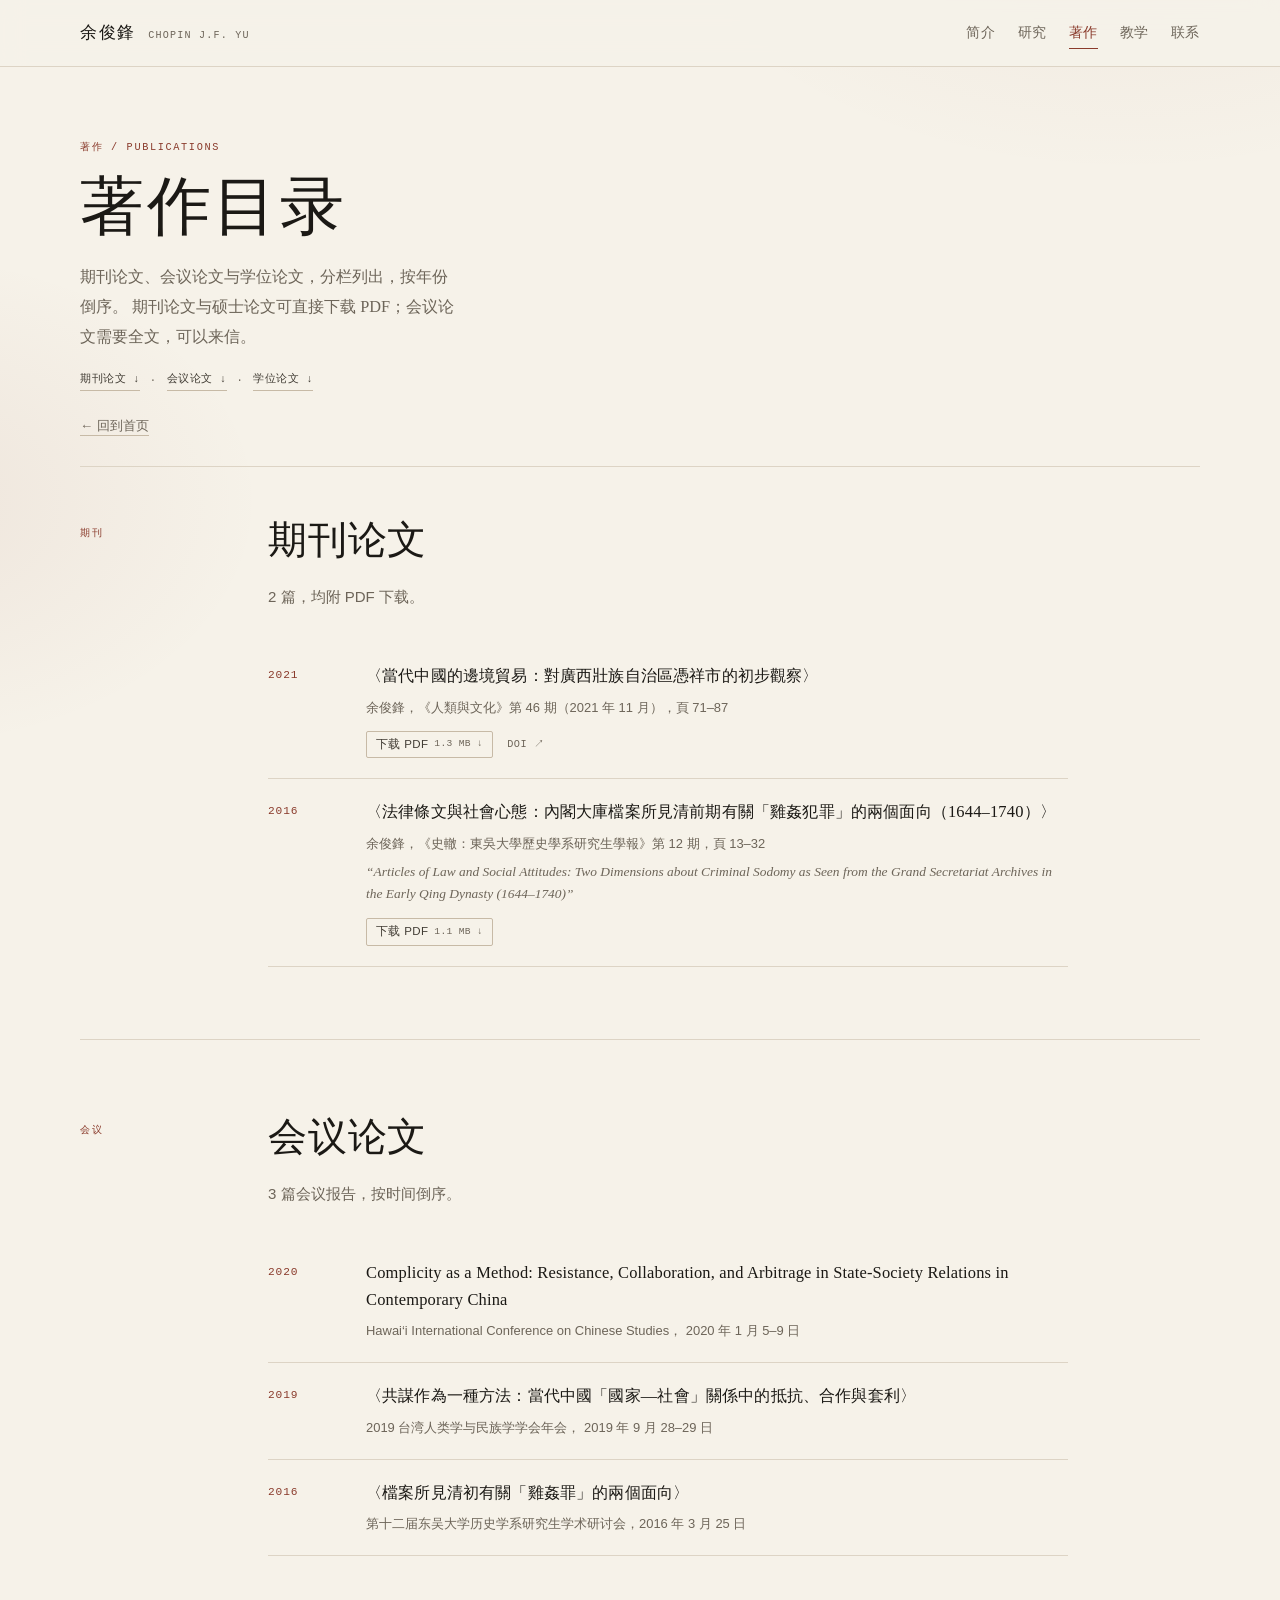
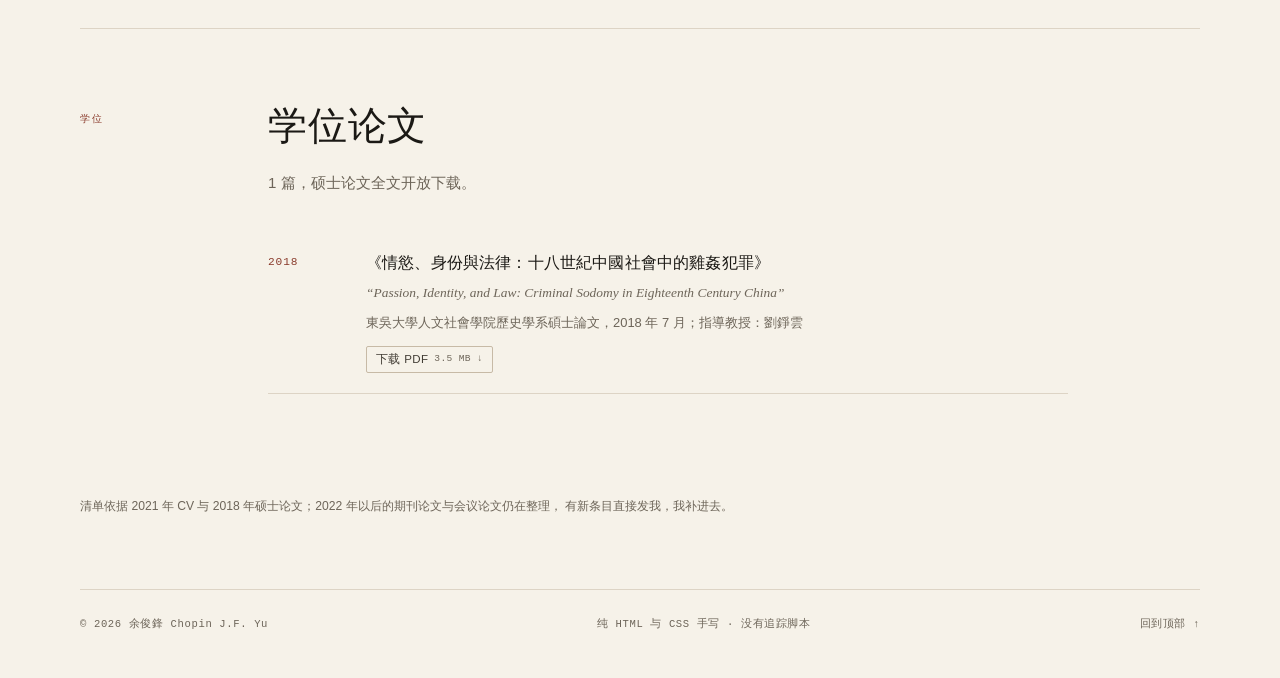
==== publications.html @ e2660fc7 "Academic personal website: sections, publications, PDFs" ====
<!DOCTYPE html>
<html lang="zh-CN">
<head>
  <meta charset="utf-8">
  <meta name="viewport" content="width=device-width, initial-scale=1">
  <title>著作目录 — 余俊鋒</title>
  <meta name="description" content="余俊鋒的期刊论文、会议论文与学位论文，按年份倒序，并提供 PDF 下载。">
  <meta name="author" content="余俊鋒 Chopin J.F. Yu">
  <meta name="theme-color" content="#f6f2e9" media="(prefers-color-scheme: light)">
  <meta name="theme-color" content="#141310" media="(prefers-color-scheme: dark)">
  <link rel="icon" href="assets/favicon.svg" type="image/svg+xml">
  <link rel="stylesheet" href="style.css">
</head>
<body id="top">
  <a class="skip-link" href="#main">跳到主要内容</a>

  <header class="site-header">
    <div class="wrap header-inner">
      <a class="brand" href="index.html">
        <span class="brand-name">余俊鋒</span>
        <span class="brand-en">Chopin J.F. Yu</span>
      </a>
      <nav class="site-nav" aria-label="主导航">
        <ul>
          <li><a href="index.html#about">简介</a></li>
          <li><a href="index.html#research">研究</a></li>
          <li><a href="publications.html" aria-current="page">著作</a></li>
          <li><a href="index.html#teaching">教学</a></li>
          <li><a href="index.html#contact">联系</a></li>
        </ul>
      </nav>
    </div>
  </header>

  <main id="main">
    <header class="page-head wrap">
      <p class="section-label">著作 / Publications</p>
      <h1>著作目录</h1>
      <p class="page-intro">
        期刊论文、会议论文与学位论文，分栏列出，按年份倒序。
        期刊论文与硕士论文可直接下载 PDF；会议论文需要全文，可以来信。
      </p>
      <p class="page-jump">
        <a href="#articles">期刊论文 ↓</a>
        <span aria-hidden="true">·</span>
        <a href="#conferences">会议论文 ↓</a>
        <span aria-hidden="true">·</span>
        <a href="#theses">学位论文 ↓</a>
      </p>
      <p class="page-back"><a href="index.html">← 回到首页</a></p>
    </header>

    <!-- ==================== 期刊论文 ==================== -->
    <section id="articles" class="section wrap" aria-labelledby="articles-title">
      <p class="section-label">期刊</p>
      <div class="section-body">
        <h2 id="articles-title">期刊论文</h2>
        <p class="section-intro">2 篇，均附 PDF 下载。</p>

        <ol class="pub-list">
          <li class="pub">
            <p class="pub-year">2021</p>
            <div>
              <h3>〈當代中國的邊境貿易：對廣西壯族自治區憑祥市的初步觀察〉</h3>
              <p class="pub-venue">
                余俊鋒，《人類與文化》第 46 期（2021 年 11 月），頁 71–87
              </p>
              <div class="pub-links">
                <a class="pub-link" href="assets/pubs/yu-2021-border-trade-pingxiang.pdf"
                   download="yu-2021-border-trade-pingxiang.pdf" type="application/pdf">
                  下载 PDF <span class="pub-size">1.3 MB ↓</span>
                </a>
                <a class="pub-link pub-link-quiet" href="https://doi.org/10.6719/HC.202111_(46).0004" rel="noopener">DOI ↗</a>
              </div>
            </div>
          </li>

          <li class="pub">
            <p class="pub-year">2016</p>
            <div>
              <h3>〈法律條文與社會心態：內閣大庫檔案所見清前期有關「雞姦犯罪」的兩個面向<span class="nowrap">（1644–1740）</span>〉</h3>
              <p class="pub-venue">
                余俊鋒，《史轍：東吳大學歷史學系研究生學報》第 12 期，頁 13–32
              </p>
              <p class="pub-alt" lang="en">
                “Articles of Law and Social Attitudes: Two Dimensions about Criminal Sodomy
                as Seen from the Grand Secretariat Archives in the Early Qing Dynasty (1644–1740)”
              </p>
              <div class="pub-links">
                <a class="pub-link" href="assets/pubs/yu-2016-law-and-social-attitudes.pdf"
                   download="yu-2016-law-and-social-attitudes.pdf" type="application/pdf">
                  下载 PDF <span class="pub-size">1.1 MB ↓</span>
                </a>
              </div>
            </div>
          </li>
        </ol>
      </div>
    </section>

    <!-- ==================== 会议论文 ==================== -->
    <section id="conferences" class="section wrap" aria-labelledby="conferences-title">
      <p class="section-label">会议</p>
      <div class="section-body">
        <h2 id="conferences-title">会议论文</h2>
        <p class="section-intro">3 篇会议报告，按时间倒序。</p>

        <ol class="pub-list">
          <li class="pub">
            <p class="pub-year">2020</p>
            <div>
              <h3 lang="en">Complicity as a Method: Resistance, Collaboration, and Arbitrage in State-Society Relations in Contemporary China</h3>
              <p class="pub-venue">
                Hawai‘i International Conference on Chinese Studies，
                2020 年 1 月 5–9 日
              </p>
            </div>
          </li>

          <li class="pub">
            <p class="pub-year">2019</p>
            <div>
              <h3>〈共謀作為一種方法：當代中國「國家—社會」關係中的抵抗、合作與套利〉</h3>
              <p class="pub-venue">
                2019 台湾人类学与民族学学会年会，
                2019 年 9 月 28–29 日
              </p>
            </div>
          </li>

          <li class="pub">
            <p class="pub-year">2016</p>
            <div>
              <h3>〈檔案所見清初有關「雞姦罪」的兩個面向〉</h3>
              <p class="pub-venue">
                第十二届东吴大学历史学系研究生学术研讨会，2016 年 3 月 25 日
              </p>
            </div>
          </li>
        </ol>

        <!-- TODO: 2022 年以后如有新会议报告，在这里加 <li class="pub"> -->
      </div>
    </section>

    <!-- ==================== 学位论文 ==================== -->
    <section id="theses" class="section wrap" aria-labelledby="theses-title">
      <p class="section-label">学位</p>
      <div class="section-body">
        <h2 id="theses-title">学位论文</h2>
        <p class="section-intro">1 篇，硕士论文全文开放下载。</p>

        <ol class="pub-list">
          <li class="pub">
            <p class="pub-year">2018</p>
            <div>
              <h3>《情慾、身份與法律：十八世紀中國社會中的雞姦犯罪》</h3>
              <p class="pub-alt" lang="en">
                “Passion, Identity, and Law: Criminal Sodomy in Eighteenth Century China”
              </p>
              <p class="pub-venue">
                東吳大學人文社會學院歷史學系碩士論文，2018 年 7 月；指導教授：劉錚雲
              </p>
              <div class="pub-links">
                <a class="pub-link" href="assets/pubs/yu-2018-ma-thesis.pdf"
                   download="yu-2018-ma-thesis.pdf" type="application/pdf">
                  下载 PDF <span class="pub-size">3.5 MB ↓</span>
                </a>
              </div>
            </div>
          </li>
        </ol>
      </div>
    </section>

    <div class="wrap">
      <p class="page-footnote">
        清单依据 2021 年 CV 与 2018 年硕士论文；2022 年以后的期刊论文与会议论文仍在整理，
        有新条目直接发我，我补进去。
      </p>
    </div>
  </main>

  <footer class="site-footer wrap">
    <p>© 2026 余俊鋒 Chopin J.F. Yu</p>
    <p>纯 HTML 与 CSS 手写 · 没有追踪脚本</p>
    <a href="#top">回到顶部 ↑</a>
  </footer>
</body>
</html>
---- style.css ----
/* =========================================================
   余俊鋒 Chopin J.F. Yu — 个人学术主页
   纯 CSS，无框架、无构建。浅色 / 深色跟随系统。
   ========================================================= */

/* ---------- 设计变量 ---------- */
:root {
  color-scheme: light dark;

  --paper: #f6f2e9;
  --paper-soft: #efe9dc;
  --surface: #fffdf7;
  --ink: #1b1915;
  --ink-soft: #423d35;
  --muted: #6d6559;
  --line: #ddd4c5;
  --line-strong: #c7baa6;
  --accent: #8a3b2c;
  --accent-soft: #ead9cf;
  --glow: rgba(138, 59, 44, 0.07);

  --serif: "Iowan Old Style", "Palatino Linotype", "Songti SC",
    "Noto Serif CJK SC", "Source Han Serif SC", "Noto Serif SC", Georgia, serif;
  --sans: -apple-system, BlinkMacSystemFont, "Segoe UI", "PingFang SC",
    "Hiragino Sans GB", "Noto Sans SC", "Microsoft YaHei", sans-serif;
  --mono: ui-monospace, SFMono-Regular, "SF Mono", Menlo, Consolas, monospace;

  --shadow: 0 34px 60px -44px rgba(27, 25, 21, 0.5);
}

@media (prefers-color-scheme: dark) {
  :root {
    --paper: #141310;
    --paper-soft: #1c1a16;
    --surface: #1b1915;
    --ink: #f0eadf;
    --ink-soft: #d3cabb;
    --muted: #a09687;
    --line: #302b24;
    --line-strong: #453e34;
    --accent: #d99077;
    --accent-soft: #3a241d;
    --glow: rgba(217, 144, 119, 0.06);
    --shadow: 0 34px 60px -40px rgba(0, 0, 0, 0.9);
  }
}

/* ---------- 基础 ---------- */
*,
*::before,
*::after {
  box-sizing: border-box;
}

html {
  scroll-behavior: smooth;
  -webkit-text-size-adjust: 100%;
}

body {
  margin: 0;
  min-height: 100vh;
  font-family: var(--sans);
  font-size: 16px;
  line-height: 1.7;
  color: var(--ink);
  background-color: var(--paper);
  background-image:
    radial-gradient(52rem 36rem at 88% -8%, var(--glow), transparent 62%),
    radial-gradient(38rem 26rem at -8% 22%, var(--glow), transparent 60%);
  background-repeat: no-repeat;
  -webkit-font-smoothing: antialiased;
  text-rendering: optimizeLegibility;
}

img {
  display: block;
  max-width: 100%;
  height: auto;
}

a {
  color: inherit;
}

h1, h2, h3, p, dl, dd, figure, ol, ul {
  margin: 0;
}

ul, ol {
  padding: 0;
  list-style: none;
}

::selection {
  color: var(--paper);
  background: var(--accent);
}

:focus-visible {
  outline: 2px solid var(--accent);
  outline-offset: 3px;
}

.wrap {
  width: min(1120px, 100% - 48px);
  margin-inline: auto;
}

.nowrap {
  white-space: nowrap;
}

/* ---------- 跳过导航 ---------- */
.skip-link {
  position: absolute;
  top: 10px;
  left: 12px;
  z-index: 100;
  padding: 8px 14px;
  background: var(--ink);
  color: var(--paper);
  font-size: 0.82rem;
  text-decoration: none;
  transform: translateY(-160%);
  transition: transform 0.18s ease;
}

.skip-link:focus {
  transform: translateY(0);
}

/* ---------- 页头 ---------- */
.site-header {
  position: sticky;
  top: 0;
  z-index: 10;
  border-bottom: 1px solid var(--line);
  background: var(--paper);
  background: color-mix(in srgb, var(--paper) 90%, transparent);
  -webkit-backdrop-filter: blur(12px);
  backdrop-filter: blur(12px);
}

.header-inner {
  display: flex;
  align-items: center;
  justify-content: space-between;
  gap: 24px;
  min-height: 66px;
}

.brand {
  display: inline-flex;
  align-items: baseline;
  gap: 12px;
  text-decoration: none;
}

.brand-name {
  font-family: var(--serif);
  font-size: 1.08rem;
  letter-spacing: 0.1em;
}

.brand-en {
  font-family: var(--mono);
  font-size: 0.63rem;
  letter-spacing: 0.12em;
  text-transform: uppercase;
  color: var(--muted);
}

.site-nav ul {
  display: flex;
  flex-wrap: wrap;
  gap: 6px 22px;
}

.site-nav a {
  display: inline-block;
  padding-block: 4px;
  border-bottom: 1px solid transparent;
  color: var(--muted);
  font-size: 0.86rem;
  letter-spacing: 0.04em;
  text-decoration: none;
  transition: color 0.18s ease, border-color 0.18s ease;
}

.site-nav a:hover {
  color: var(--ink);
}

.site-nav a[aria-current="page"] {
  color: var(--accent);
  border-bottom-color: var(--accent);
}

/* ---------- 首屏 ---------- */
.hero {
  display: grid;
  grid-template-columns: minmax(0, 1.08fr) minmax(0, 0.92fr);
  align-items: center;
  gap: clamp(40px, 6vw, 80px);
  padding-block: clamp(56px, 8vw, 92px) clamp(48px, 7vw, 84px);
}

.eyebrow {
  display: inline-flex;
  align-items: center;
  gap: 12px;
  font-family: var(--mono);
  font-size: 0.66rem;
  letter-spacing: 0.18em;
  text-transform: uppercase;
  color: var(--accent);
}

.eyebrow::before {
  content: "";
  width: 28px;
  height: 1px;
  background: var(--accent);
}

.hero h1 {
  margin-top: 16px;
  font-family: var(--serif);
  font-size: clamp(3.4rem, 7.4vw, 5.6rem);
  font-weight: 500;
  line-height: 1.05;
  letter-spacing: 0.06em;
}

.hero-en {
  margin-top: 6px;
  font-family: var(--serif);
  font-style: italic;
  font-size: 1.05rem;
  letter-spacing: 0.02em;
  color: var(--muted);
}

.lead {
  max-width: 30ch;
  margin-top: 30px;
  font-family: var(--serif);
  font-size: clamp(1.12rem, 1.7vw, 1.35rem);
  line-height: 1.85;
  color: var(--ink-soft);
}

.hero-meta {
  display: grid;
  gap: 12px;
  margin-top: 36px;
}

.hero-meta dt {
  font-family: var(--mono);
  font-size: 0.62rem;
  letter-spacing: 0.16em;
  text-transform: uppercase;
  color: var(--muted);
}

.hero-meta dd {
  margin-top: 2px;
  font-size: 0.9rem;
  color: var(--ink-soft);
}

.hero-meta a {
  text-decoration: underline;
  text-decoration-thickness: 1px;
  text-underline-offset: 3px;
  text-decoration-color: var(--line-strong);
}

.hero-meta a:hover {
  color: var(--accent);
  text-decoration-color: var(--accent);
}

.hero-actions {
  display: flex;
  flex-wrap: wrap;
  gap: 10px;
  margin-top: 34px;
}

.btn {
  display: inline-flex;
  align-items: center;
  justify-content: center;
  padding: 11px 22px;
  border: 1px solid var(--ink);
  border-radius: 2px;
  background: var(--ink);
  color: var(--paper);
  font-size: 0.84rem;
  letter-spacing: 0.05em;
  text-decoration: none;
  transition: background-color 0.18s ease, color 0.18s ease,
    border-color 0.18s ease;
}

.btn:hover {
  background: var(--accent);
  border-color: var(--accent);
  color: var(--paper);
}

.btn-quiet {
  background: transparent;
  color: var(--ink);
}

.btn-quiet:hover {
  background: transparent;
  color: var(--accent);
}

.hero-figure {
  justify-self: end;
  width: min(100%, 368px);
  padding: 10px 10px 12px;
  border: 1px solid var(--line);
  background: var(--surface);
  box-shadow: var(--shadow);
  transform: rotate(1.2deg);
}

.hero-figure img {
  width: 100%;
  aspect-ratio: 4 / 5;
  object-fit: cover;
  background: var(--paper-soft);
}

.hero-figure figcaption {
  display: flex;
  justify-content: space-between;
  gap: 12px;
  margin-top: 12px;
  padding-inline: 3px;
  font-family: var(--mono);
  font-size: 0.6rem;
  letter-spacing: 0.1em;
  text-transform: uppercase;
  color: var(--muted);
}

/* ---------- 区块骨架 ---------- */
.section {
  display: grid;
  grid-template-columns: 132px minmax(0, 1fr);
  gap: clamp(28px, 5vw, 56px);
  padding-block: clamp(48px, 6vw, 72px);
  border-top: 1px solid var(--line);
  scroll-margin-top: 84px;
}

.section-label {
  align-self: start;
  position: sticky;
  top: 94px;
  margin-top: 10px;
  font-family: var(--mono);
  font-size: 0.64rem;
  letter-spacing: 0.16em;
  text-transform: uppercase;
  color: var(--accent);
}

.section-body {
  min-width: 0;
  max-width: 800px;
}

.section h2 {
  margin-bottom: 18px;
  font-family: var(--serif);
  font-weight: 500;
  font-size: clamp(1.75rem, 3.1vw, 2.45rem);
  line-height: 1.3;
  letter-spacing: 0.02em;
  text-wrap: balance;
}

.section-intro {
  max-width: 56ch;
  margin-bottom: 34px;
  font-size: 0.94rem;
  color: var(--muted);
}

/* ---------- 正文 ---------- */
.prose p {
  font-family: var(--serif);
  font-size: 1.04rem;
  line-height: 1.95;
  color: var(--ink-soft);
}

.prose p + p {
  margin-top: 1em;
}

.prose > p:first-child {
  color: var(--ink);
}

.prose {
  max-width: 62ch;
}

/* ---------- 简介 ---------- */
.about-grid {
  display: grid;
  grid-template-columns: minmax(0, 1.45fr) minmax(0, 0.75fr);
  gap: clamp(32px, 5vw, 56px);
  align-items: start;
}

.en-block {
  margin-top: 38px;
  padding-top: 22px;
  border-top: 1px solid var(--line);
}

.en-label {
  margin-bottom: 10px;
  font-family: var(--mono);
  font-size: 0.62rem;
  letter-spacing: 0.16em;
  text-transform: uppercase;
  color: var(--accent);
}

.en-block p:last-child {
  font-family: var(--serif);
  font-size: 0.94rem;
  line-height: 1.85;
  color: var(--muted);
}

.facts {
  border-top: 1px solid var(--line);
}

.facts > div {
  padding-block: 16px;
  border-bottom: 1px solid var(--line);
}

.facts h3 {
  margin-bottom: 8px;
  font-family: var(--mono);
  font-size: 0.61rem;
  font-weight: 500;
  letter-spacing: 0.14em;
  text-transform: uppercase;
  color: var(--muted);
}

.facts p,
.plain-list li {
  font-size: 0.82rem;
  line-height: 1.65;
  color: var(--ink-soft);
}

.plain-list li + li {
  margin-top: 4px;
}

.tag-list {
  display: flex;
  flex-wrap: wrap;
  gap: 6px;
}

.tag-list li {
  padding: 3px 8px;
  border: 1px solid var(--line);
  border-radius: 2px;
  font-size: 0.71rem;
  color: var(--ink-soft);
}

/* ---------- 研究 ---------- */
.research-item {
  padding-top: 34px;
  margin-top: 34px;
  border-top: 1px solid var(--line);
}

.research-item:first-of-type {
  padding-top: 0;
  margin-top: 0;
  border-top: 0;
}

.research-meta {
  font-family: var(--mono);
  font-size: 0.63rem;
  letter-spacing: 0.14em;
  text-transform: uppercase;
  color: var(--muted);
}

.research-item h3 {
  margin-top: 8px;
  font-family: var(--serif);
  font-size: 1.55rem;
  font-weight: 500;
  line-height: 1.4;
  letter-spacing: 0.02em;
}

.research-sub {
  margin-top: 3px;
  font-family: var(--serif);
  font-style: italic;
  font-size: 0.98rem;
  color: var(--muted);
}

.research-item .prose {
  margin-top: 16px;
}

.tbd {
  display: inline-block;
  margin-top: 18px;
  padding: 3px 10px;
  border: 1px dashed color-mix(in srgb, var(--accent) 55%, transparent);
  border-radius: 2px;
  font-size: 0.7rem;
  letter-spacing: 0.04em;
  color: var(--accent);
}

.tags {
  display: flex;
  flex-wrap: wrap;
  gap: 6px;
  margin-top: 16px;
}

.tags li {
  font-family: var(--mono);
  font-size: 0.63rem;
  letter-spacing: 0.04em;
  color: var(--muted);
}

.tags li + li::before {
  content: "·";
  margin-right: 6px;
  color: var(--line-strong);
}

/* ---------- 著作 ---------- */
.pub-list {
  margin: 0;
}

.pub {
  display: grid;
  grid-template-columns: 74px minmax(0, 1fr);
  gap: 24px;
  padding-block: 20px;
  border-top: 1px solid var(--line);
}

.pub:last-child {
  border-bottom: 1px solid var(--line);
}

/* 期刊 / 会议分组 */
.pub-group + .pub-group {
  margin-top: 42px;
}

.pub-group-title {
  display: flex;
  align-items: baseline;
  justify-content: space-between;
  gap: 12px;
  padding-bottom: 10px;
  border-bottom: 1px solid var(--line-strong);
  font-family: var(--serif);
  font-size: 1.16rem;
  font-weight: 500;
  letter-spacing: 0.03em;
}

.pub-count {
  font-family: var(--mono);
  font-size: 0.61rem;
  font-weight: 400;
  letter-spacing: 0.12em;
  color: var(--muted);
}

.pub-list .pub:first-child {
  border-top: 0;
}

.pub-year {
  margin-top: 3px;
  font-family: var(--mono);
  font-size: 0.7rem;
  letter-spacing: 0.08em;
  color: var(--accent);
}

.pub-type {
  margin-bottom: 6px;
  font-family: var(--mono);
  font-size: 0.58rem;
  letter-spacing: 0.14em;
  text-transform: uppercase;
  color: var(--muted);
}

.pub h3 {
  font-family: var(--serif);
  font-size: 1.03rem;
  font-weight: 500;
  line-height: 1.6;
  letter-spacing: 0.01em;
}

.pub-venue {
  margin-top: 7px;
  font-size: 0.81rem;
  line-height: 1.7;
  color: var(--muted);
}

.pub-alt {
  margin-top: 6px;
  font-family: var(--serif);
  font-size: 0.84rem;
  font-style: italic;
  line-height: 1.7;
  color: var(--muted);
}

/* PDF / DOI 链接 */
.pub-links {
  display: flex;
  flex-wrap: wrap;
  align-items: center;
  gap: 8px 10px;
  margin-top: 12px;
}

.pub-link {
  display: inline-flex;
  align-items: center;
  gap: 6px;
  padding: 3px 9px;
  border: 1px solid var(--line-strong);
  border-radius: 2px;
  font-size: 0.72rem;
  letter-spacing: 0.03em;
  color: var(--ink-soft);
  text-decoration: none;
  transition: color 0.18s ease, border-color 0.18s ease,
    background-color 0.18s ease;
}

.pub-link:hover {
  color: var(--accent);
  border-color: var(--accent);
  background: color-mix(in srgb, var(--accent-soft) 35%, transparent);
}

.pub-size {
  font-family: var(--mono);
  font-size: 0.6rem;
  color: var(--muted);
}

.pub-link:hover .pub-size {
  color: var(--accent);
}

.pub-link-quiet {
  padding-inline: 3px;
  border-color: transparent;
  font-family: var(--mono);
  font-size: 0.64rem;
  letter-spacing: 0.05em;
  color: var(--muted);
}

.pub-link-quiet:hover {
  background: transparent;
  border-color: transparent;
  text-decoration: underline;
  text-underline-offset: 3px;
}

.more-link {
  display: inline-flex;
  align-items: center;
  gap: 8px;
  margin-top: 28px;
  padding-bottom: 3px;
  border-bottom: 1px solid var(--accent);
  color: var(--accent);
  font-size: 0.83rem;
  text-decoration: none;
  transition: color 0.18s ease, border-color 0.18s ease;
}

.more-link:hover {
  color: var(--ink);
  border-color: var(--ink);
}

.pub-placeholder {
  border-top: 0;
  padding-top: 0;
}

.placeholder {
  padding: 18px 20px;
  border: 1px dashed var(--line-strong);
  background: color-mix(in srgb, var(--paper-soft) 55%, transparent);
}

.placeholder-label {
  margin-bottom: 6px;
  font-family: var(--mono);
  font-size: 0.58rem;
  letter-spacing: 0.16em;
  text-transform: uppercase;
  color: var(--accent);
}

.placeholder p:last-child {
  font-size: 0.84rem;
  line-height: 1.7;
  color: var(--muted);
}

/* ---------- 教学 ---------- */
.timeline li {
  display: grid;
  grid-template-columns: 108px minmax(0, 1fr);
  gap: 24px;
  padding-block: 18px;
  border-top: 1px solid var(--line);
}

.timeline li:last-child {
  border-bottom: 1px solid var(--line);
}

.time {
  margin-top: 4px;
  font-family: var(--mono);
  font-size: 0.63rem;
  letter-spacing: 0.08em;
  color: var(--muted);
}

.timeline h3 {
  font-family: var(--serif);
  font-size: 1.1rem;
  font-weight: 500;
}

.timeline div p {
  margin-top: 4px;
  font-size: 0.85rem;
  color: var(--muted);
}

/* ---------- 联系 ---------- */
.contact-block {
  padding: clamp(26px, 4.5vw, 44px);
  border: 1px solid var(--line);
  background: var(--surface);
}

.contact-note {
  max-width: 46ch;
  font-family: var(--serif);
  font-size: 1.02rem;
  line-height: 1.85;
  color: var(--ink-soft);
}

.email {
  display: inline-flex;
  align-items: center;
  gap: 10px;
  margin-top: 26px;
  padding-bottom: 6px;
  border-bottom: 1px solid var(--line-strong);
  font-family: var(--serif);
  font-size: clamp(1.3rem, 3.4vw, 2.15rem);
  letter-spacing: -0.01em;
  line-height: 1.25;
  text-decoration: none;
  transition: color 0.18s ease, border-color 0.18s ease;
}

.email span {
  font-size: 0.7em;
  transition: transform 0.18s ease;
}

.email:hover {
  color: var(--accent);
  border-color: var(--accent);
}

.email:hover span {
  transform: translate(3px, -3px);
}

.note {
  margin-top: 20px;
  font-size: 0.8rem;
  color: var(--muted);
}

.contact-links {
  display: flex;
  flex-wrap: wrap;
  gap: 8px 24px;
  margin-top: 12px;
}

.contact-links a {
  font-size: 0.8rem;
  color: var(--accent);
  text-decoration: none;
  border-bottom: 1px solid transparent;
}

.contact-links a:hover {
  border-color: var(--accent);
}

/* ---------- 著作页 ---------- */
.page-head {
  padding-block: clamp(48px, 6vw, 72px) clamp(20px, 3vw, 28px);
}

.page-head .section-label {
  position: static;
  margin: 0 0 14px;
}

.page-head h1 {
  font-family: var(--serif);
  font-size: clamp(2.5rem, 5.5vw, 4rem);
  font-weight: 500;
  line-height: 1.15;
  letter-spacing: 0.04em;
}

.page-intro {
  max-width: 46ch;
  margin-top: 18px;
  font-family: var(--serif);
  font-size: 1.02rem;
  line-height: 1.85;
  color: var(--muted);
}

.page-jump {
  display: flex;
  flex-wrap: wrap;
  align-items: center;
  gap: 10px;
  margin-top: 18px;
  font-family: var(--mono);
  font-size: 0.66rem;
  letter-spacing: 0.05em;
  color: var(--muted);
}

.page-jump a {
  padding-bottom: 2px;
  border-bottom: 1px solid var(--line-strong);
  color: var(--ink-soft);
  text-decoration: none;
  transition: color 0.18s ease, border-color 0.18s ease;
}

.page-jump a:hover {
  color: var(--accent);
  border-color: var(--accent);
}

.page-back {
  margin-top: 24px;
  font-size: 0.82rem;
}

.page-back a {
  color: var(--muted);
  text-decoration: none;
  border-bottom: 1px solid var(--line-strong);
  padding-bottom: 2px;
}

.page-back a:hover {
  color: var(--accent);
  border-color: var(--accent);
}

.page-head + .section {
  padding-top: clamp(32px, 4vw, 48px);
}

.page-footnote {
  margin-top: 30px;
  font-size: 0.76rem;
  line-height: 1.7;
  color: var(--muted);
}

/* ---------- 页脚 ---------- */
.site-footer {
  display: flex;
  flex-wrap: wrap;
  align-items: center;
  justify-content: space-between;
  gap: 10px 24px;
  margin-top: clamp(40px, 6vw, 72px);
  padding-block: 26px 44px;
  border-top: 1px solid var(--line);
  font-family: var(--mono);
  font-size: 0.66rem;
  letter-spacing: 0.06em;
  color: var(--muted);
}

.site-footer a {
  color: var(--muted);
  text-decoration: none;
}

.site-footer a:hover {
  color: var(--accent);
}

/* ---------- 响应式 ---------- */
@media (max-width: 960px) {
  .hero {
    grid-template-columns: minmax(0, 1fr);
    gap: 40px;
  }

  .hero-figure {
    justify-self: start;
    width: 280px;
  }

  .about-grid {
    grid-template-columns: minmax(0, 1fr);
    gap: 36px;
  }

  .section {
    grid-template-columns: minmax(0, 1fr);
    gap: 14px;
  }

  .section-label {
    position: static;
    margin: 0;
  }
}

@media (max-width: 600px) {
  .wrap {
    width: calc(100% - 36px);
  }

  .header-inner {
    min-height: 58px;
  }

  .brand-en {
    display: none;
  }

  .site-nav ul {
    gap: 4px 14px;
  }

  .site-nav a {
    font-size: 0.8rem;
  }

  .hero h1 {
    font-size: clamp(2.9rem, 15vw, 3.8rem);
  }

  .lead {
    max-width: 26ch;
  }

  .hero-actions .btn {
    flex: 1;
  }

  .hero-figure {
    width: 240px;
  }

  .pub {
    grid-template-columns: minmax(0, 1fr);
    gap: 8px;
  }

  .pub-year {
    margin-top: 0;
  }

  .timeline li {
    grid-template-columns: minmax(0, 1fr);
    gap: 6px;
  }

  .time {
    margin-top: 0;
  }

  .contact-block {
    padding: 22px;
  }

  .email {
    font-size: 1.18rem;
    word-break: break-all;
  }

  .site-footer {
    flex-direction: column;
    align-items: flex-start;
    gap: 6px;
  }
}

/* ---------- 动效偏好 ---------- */
@media (prefers-reduced-motion: reduce) {
  html {
    scroll-behavior: auto;
  }

  *,
  *::before,
  *::after {
    animation-duration: 0.01ms !important;
    animation-iteration-count: 1 !important;
    transition-duration: 0.01ms !important;
  }
}

/* ---------- 打印 ---------- */
@media print {
  body {
    background: #fff;
    color: #000;
  }

  .site-header,
  .site-nav,
  .hero-actions,
  .skip-link,
  .site-footer,
  .page-back,
  .page-jump,
  .more-link {
    display: none;
  }

  .hero {
    grid-template-columns: 1fr;
    padding-block: 0 24px;
  }

  .hero-figure {
    display: none;
  }

  .section {
    display: block;
    padding-block: 20px;
    border-color: #bbb;
    page-break-inside: avoid;
  }

  .section-label {
    position: static;
    margin-bottom: 8px;
  }

  a {
    color: #000;
    text-decoration: none;
  }

  .placeholder,
  .tbd {
    border-color: #999;
    color: #555;
  }
}
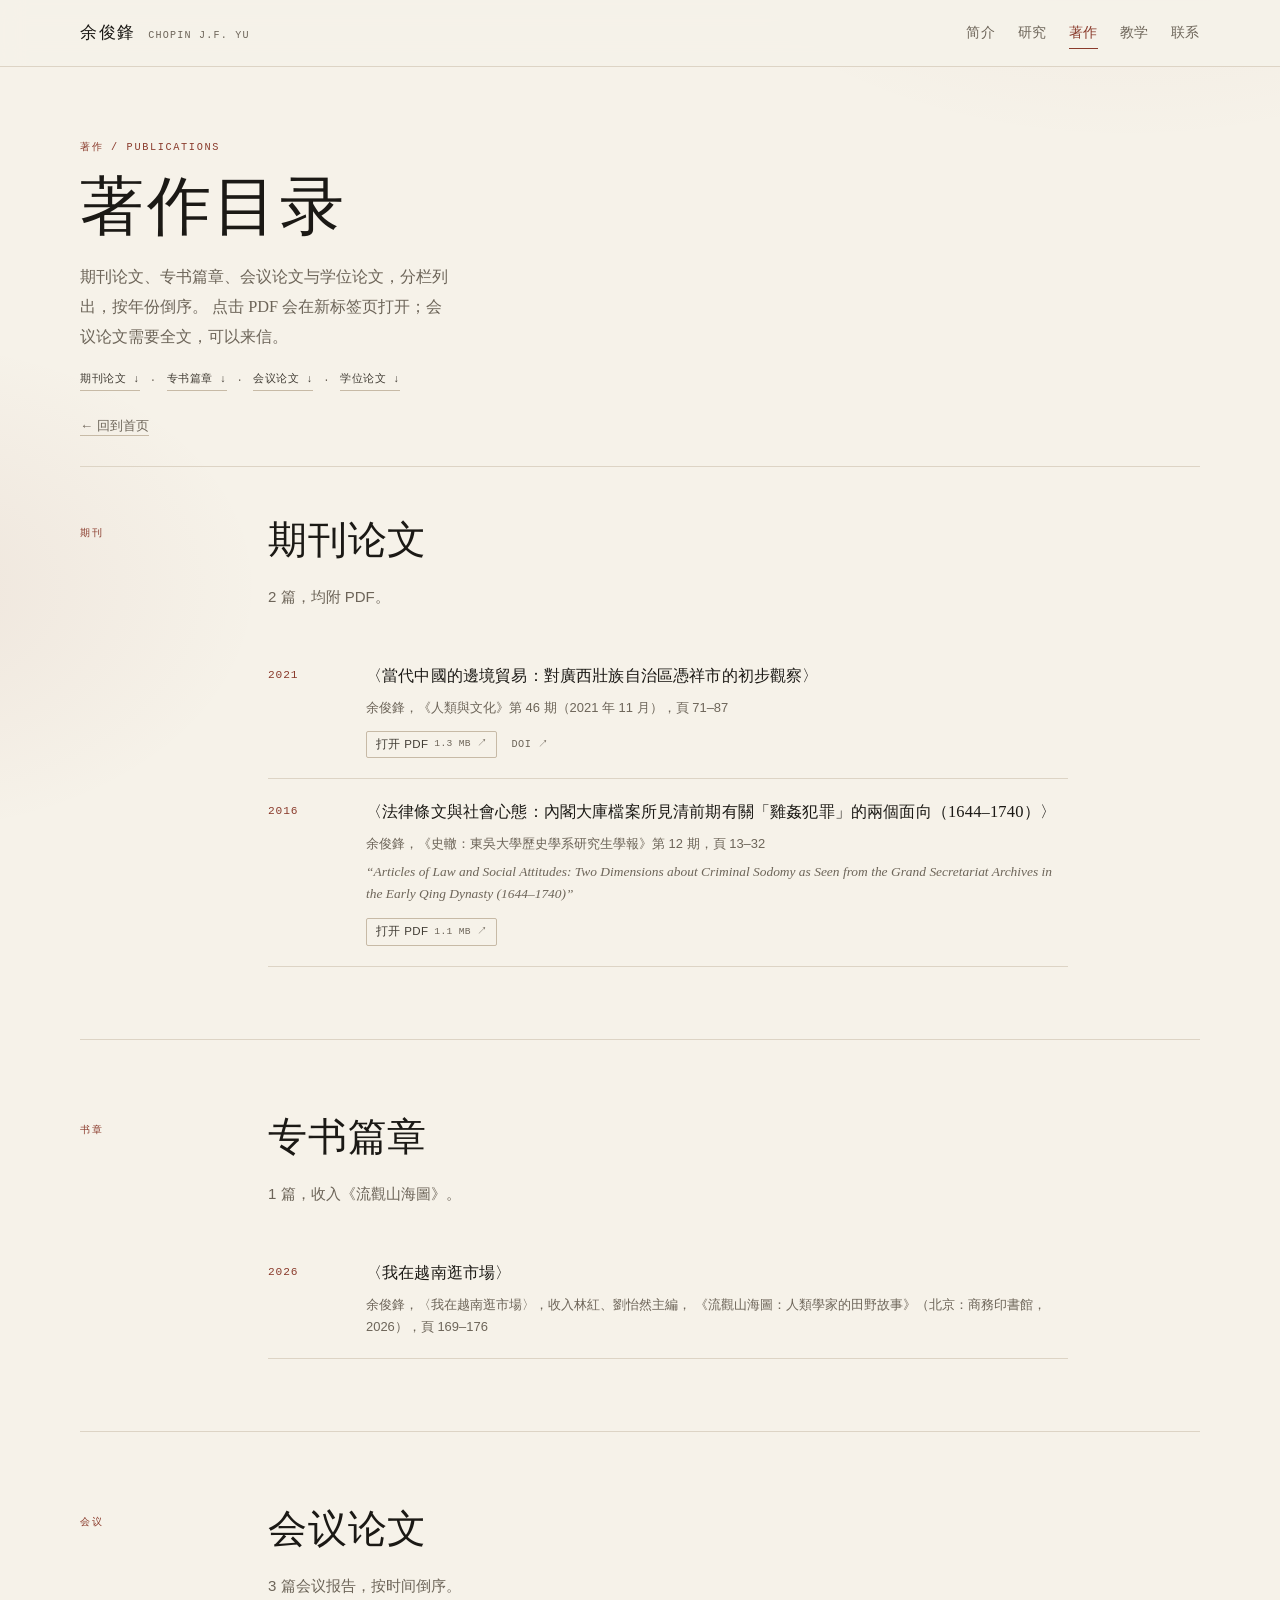
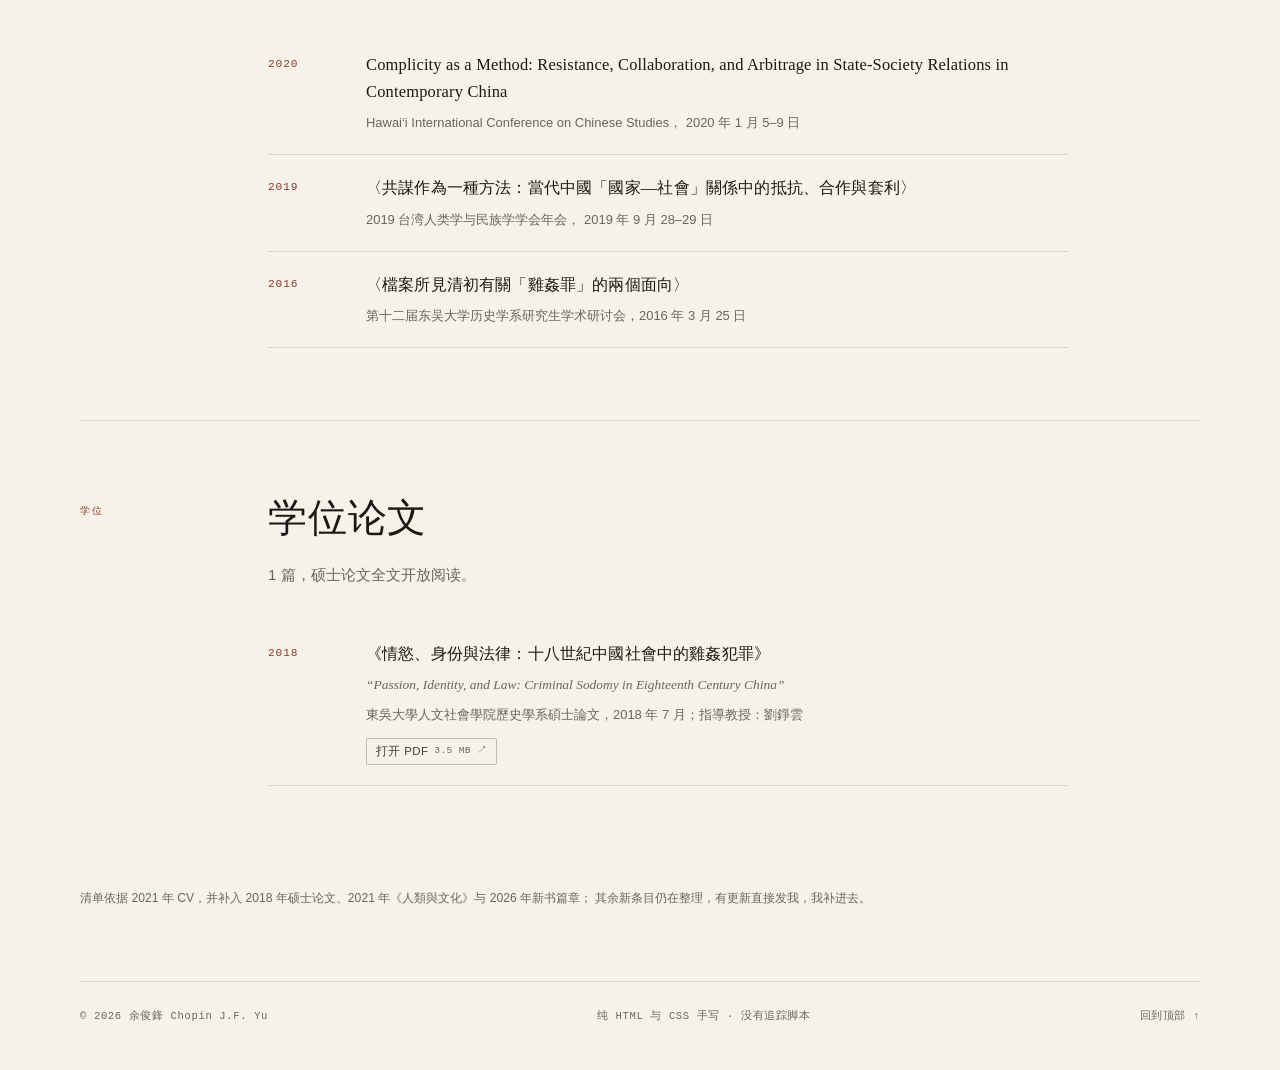
==== commit d4cb2c3d: "Add 2026 book chapter; open PDFs in new tab" ====
--- a/publications.html
+++ b/publications.html
@@ -4,7 +4,7 @@
   <meta charset="utf-8">
   <meta name="viewport" content="width=device-width, initial-scale=1">
   <title>著作目录 — 余俊鋒</title>
-  <meta name="description" content="余俊鋒的期刊论文、会议论文与学位论文，按年份倒序，并提供 PDF 下载。">
+  <meta name="description" content="余俊鋒的期刊论文、专书篇章、会议论文与学位论文，按年份倒序，并提供 PDF 在浏览器中打开。">
   <meta name="author" content="余俊鋒 Chopin J.F. Yu">
   <meta name="theme-color" content="#f6f2e9" media="(prefers-color-scheme: light)">
   <meta name="theme-color" content="#141310" media="(prefers-color-scheme: dark)">
@@ -37,11 +37,13 @@
       <p class="section-label">著作 / Publications</p>
       <h1>著作目录</h1>
       <p class="page-intro">
-        期刊论文、会议论文与学位论文，分栏列出，按年份倒序。
-        期刊论文与硕士论文可直接下载 PDF；会议论文需要全文，可以来信。
+        期刊论文、专书篇章、会议论文与学位论文，分栏列出，按年份倒序。
+        点击 PDF 会在新标签页打开；会议论文需要全文，可以来信。
       </p>
       <p class="page-jump">
         <a href="#articles">期刊论文 ↓</a>
+        <span aria-hidden="true">·</span>
+        <a href="#chapters">专书篇章 ↓</a>
         <span aria-hidden="true">·</span>
         <a href="#conferences">会议论文 ↓</a>
         <span aria-hidden="true">·</span>
@@ -55,7 +57,7 @@
       <p class="section-label">期刊</p>
       <div class="section-body">
         <h2 id="articles-title">期刊论文</h2>
-        <p class="section-intro">2 篇，均附 PDF 下载。</p>
+        <p class="section-intro">2 篇，均附 PDF。</p>
 
         <ol class="pub-list">
           <li class="pub">
@@ -67,8 +69,8 @@
               </p>
               <div class="pub-links">
                 <a class="pub-link" href="assets/pubs/yu-2021-border-trade-pingxiang.pdf"
-                   download="yu-2021-border-trade-pingxiang.pdf" type="application/pdf">
-                  下载 PDF <span class="pub-size">1.3 MB ↓</span>
+                   target="_blank" rel="noopener" type="application/pdf">
+                  打开 PDF <span class="pub-size">1.3 MB ↗</span>
                 </a>
                 <a class="pub-link pub-link-quiet" href="https://doi.org/10.6719/HC.202111_(46).0004" rel="noopener">DOI ↗</a>
               </div>
@@ -88,10 +90,33 @@
               </p>
               <div class="pub-links">
                 <a class="pub-link" href="assets/pubs/yu-2016-law-and-social-attitudes.pdf"
-                   download="yu-2016-law-and-social-attitudes.pdf" type="application/pdf">
-                  下载 PDF <span class="pub-size">1.1 MB ↓</span>
+                   target="_blank" rel="noopener" type="application/pdf">
+                  打开 PDF <span class="pub-size">1.1 MB ↗</span>
                 </a>
               </div>
+            </div>
+          </li>
+        </ol>
+      </div>
+    </section>
+
+    <!-- ==================== 专书篇章 ==================== -->
+    <section id="chapters" class="section wrap" aria-labelledby="chapters-title">
+      <p class="section-label">书章</p>
+      <div class="section-body">
+        <h2 id="chapters-title">专书篇章</h2>
+        <p class="section-intro">1 篇，收入《流觀山海圖》。</p>
+
+        <ol class="pub-list">
+          <li class="pub">
+            <p class="pub-year">2026</p>
+            <div>
+              <h3>〈我在越南逛市場〉</h3>
+              <p class="pub-venue">
+                余俊鋒，〈我在越南逛市場〉，收入林紅、劉怡然主編，
+                《流觀山海圖：人類學家的田野故事》（北京：商務印書館，2026），頁 169–176
+              </p>
+              <!-- TODO: PDF 到手后在这里加「打开 PDF」链接 -->
             </div>
           </li>
         </ol>
@@ -148,7 +173,7 @@
       <p class="section-label">学位</p>
       <div class="section-body">
         <h2 id="theses-title">学位论文</h2>
-        <p class="section-intro">1 篇，硕士论文全文开放下载。</p>
+        <p class="section-intro">1 篇，硕士论文全文开放阅读。</p>
 
         <ol class="pub-list">
           <li class="pub">
@@ -163,8 +188,8 @@
               </p>
               <div class="pub-links">
                 <a class="pub-link" href="assets/pubs/yu-2018-ma-thesis.pdf"
-                   download="yu-2018-ma-thesis.pdf" type="application/pdf">
-                  下载 PDF <span class="pub-size">3.5 MB ↓</span>
+                   target="_blank" rel="noopener" type="application/pdf">
+                  打开 PDF <span class="pub-size">3.5 MB ↗</span>
                 </a>
               </div>
             </div>
@@ -175,8 +200,8 @@
 
     <div class="wrap">
       <p class="page-footnote">
-        清单依据 2021 年 CV 与 2018 年硕士论文；2022 年以后的期刊论文与会议论文仍在整理，
-        有新条目直接发我，我补进去。
+        清单依据 2021 年 CV，并补入 2018 年硕士论文、2021 年《人類與文化》与 2026 年新书篇章；
+        其余新条目仍在整理，有更新直接发我，我补进去。
       </p>
     </div>
   </main>
--- a/style.css
+++ b/style.css
@@ -336,6 +336,7 @@
   width: 100%;
   aspect-ratio: 4 / 5;
   object-fit: cover;
+  object-position: 45% center;
   background: var(--paper-soft);
 }
 
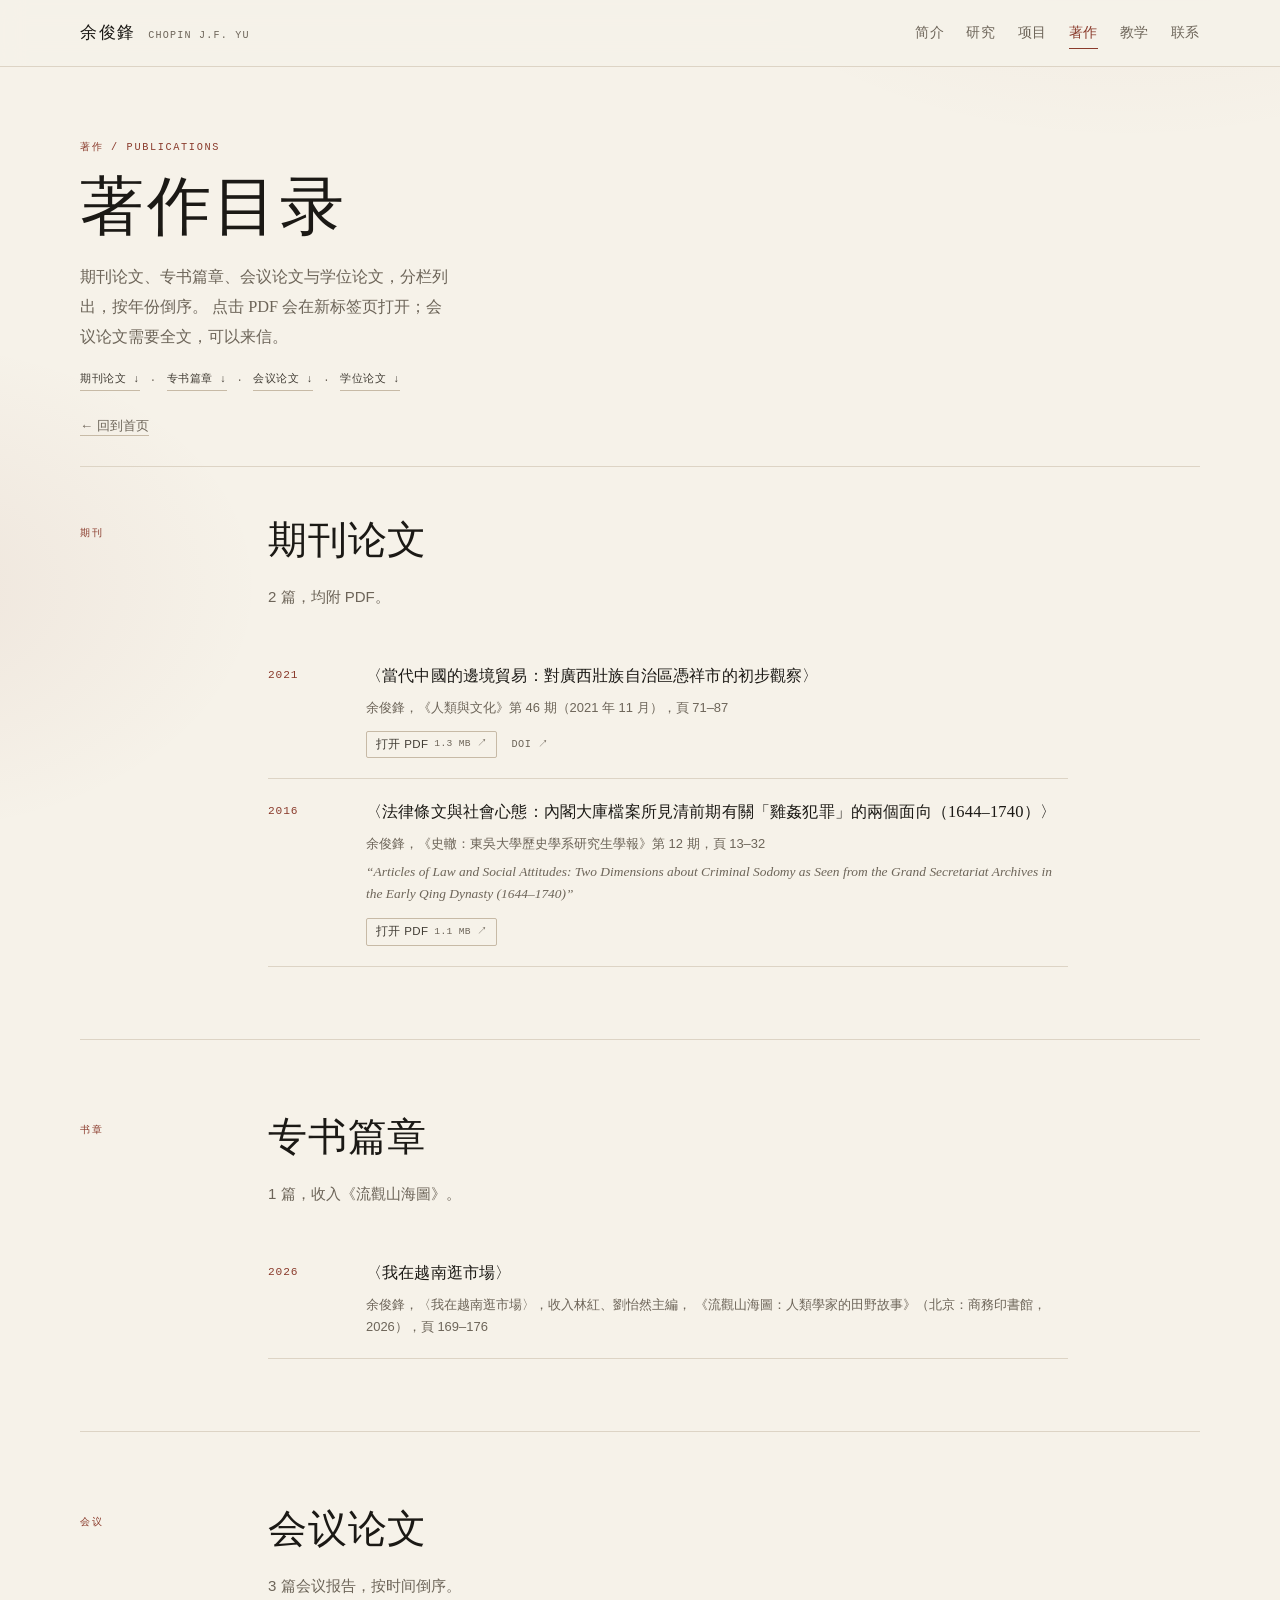
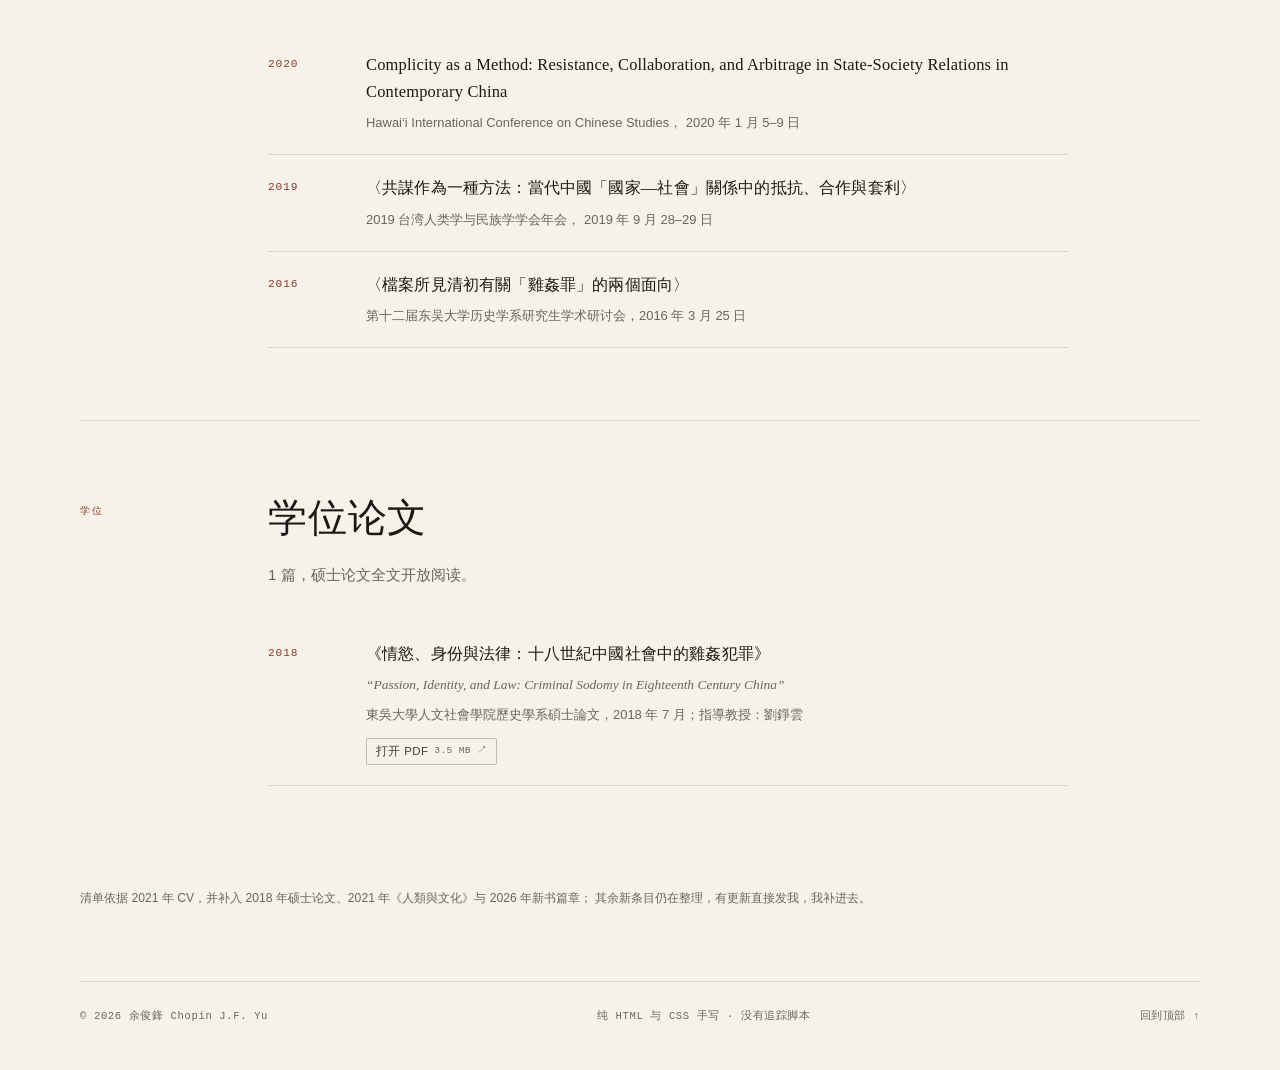
==== commit 68bc7dcb: "Add digital projects section linking heritage site" ====
--- a/publications.html
+++ b/publications.html
@@ -24,6 +24,7 @@
         <ul>
           <li><a href="index.html#about">简介</a></li>
           <li><a href="index.html#research">研究</a></li>
+          <li><a href="index.html#projects">项目</a></li>
           <li><a href="publications.html" aria-current="page">著作</a></li>
           <li><a href="index.html#teaching">教学</a></li>
           <li><a href="index.html#contact">联系</a></li>
--- a/style.css
+++ b/style.css
@@ -564,6 +564,98 @@
   color: var(--line-strong);
 }
 
+/* ---------- 数字项目 ---------- */
+.project-card {
+  display: grid;
+  grid-template-columns: minmax(0, 1.08fr) minmax(0, 0.92fr);
+  overflow: hidden;
+  border: 1px solid var(--line);
+  background: var(--surface);
+}
+
+.project-figure {
+  position: relative;
+  display: block;
+  overflow: hidden;
+  border-right: 1px solid var(--line);
+  background: var(--paper-soft);
+}
+
+.project-figure img {
+  width: 100%;
+  height: 100%;
+  aspect-ratio: 4 / 3;
+  object-fit: cover;
+  object-position: center 30%;
+  transition: transform 0.5s ease;
+}
+
+.project-figure:hover img {
+  transform: scale(1.015);
+}
+
+.project-body {
+  display: flex;
+  flex-direction: column;
+  padding: clamp(24px, 3.5vw, 38px);
+}
+
+.project-kicker {
+  font-family: var(--mono);
+  font-size: 0.61rem;
+  letter-spacing: 0.14em;
+  text-transform: uppercase;
+  color: var(--accent);
+}
+
+.project-card h3 {
+  margin-top: 10px;
+  font-family: var(--serif);
+  font-size: clamp(1.35rem, 2.1vw, 1.6rem);
+  font-weight: 500;
+  line-height: 1.4;
+  letter-spacing: 0.01em;
+}
+
+.project-card h3 a {
+  text-decoration: none;
+}
+
+.project-card h3 a:hover {
+  color: var(--accent);
+}
+
+.project-desc {
+  margin-top: 12px;
+  font-family: var(--serif);
+  font-size: 0.95rem;
+  line-height: 1.85;
+  color: var(--ink-soft);
+}
+
+.project-meta {
+  display: flex;
+  flex-wrap: wrap;
+  gap: 4px 10px;
+  margin-top: 18px;
+  font-family: var(--mono);
+  font-size: 0.6rem;
+  letter-spacing: 0.04em;
+  color: var(--muted);
+}
+
+.project-meta li + li::before {
+  content: "·";
+  margin-right: 8px;
+  color: var(--line-strong);
+}
+
+.project-body .more-link {
+  align-self: flex-start;
+  margin-top: auto;
+  padding-top: 26px;
+}
+
 /* ---------- 著作 ---------- */
 .pub-list {
   margin: 0;
@@ -984,6 +1076,19 @@
     position: static;
     margin: 0;
   }
+
+  .project-card {
+    grid-template-columns: minmax(0, 1fr);
+  }
+
+  .project-figure {
+    border-right: 0;
+    border-bottom: 1px solid var(--line);
+  }
+
+  .project-figure img {
+    aspect-ratio: 16 / 10;
+  }
 }
 
 @media (max-width: 600px) {
@@ -992,19 +1097,30 @@
   }
 
   .header-inner {
+    flex-wrap: wrap;
+    gap: 4px 0;
     min-height: 58px;
+    padding-block: 8px;
   }
 
   .brand-en {
     display: none;
   }
 
+  .site-nav {
+    width: 100%;
+  }
+
   .site-nav ul {
-    gap: 4px 14px;
+    gap: 2px 18px;
   }
 
   .site-nav a {
     font-size: 0.8rem;
+  }
+
+  .section {
+    scroll-margin-top: 104px;
   }
 
   .hero h1 {
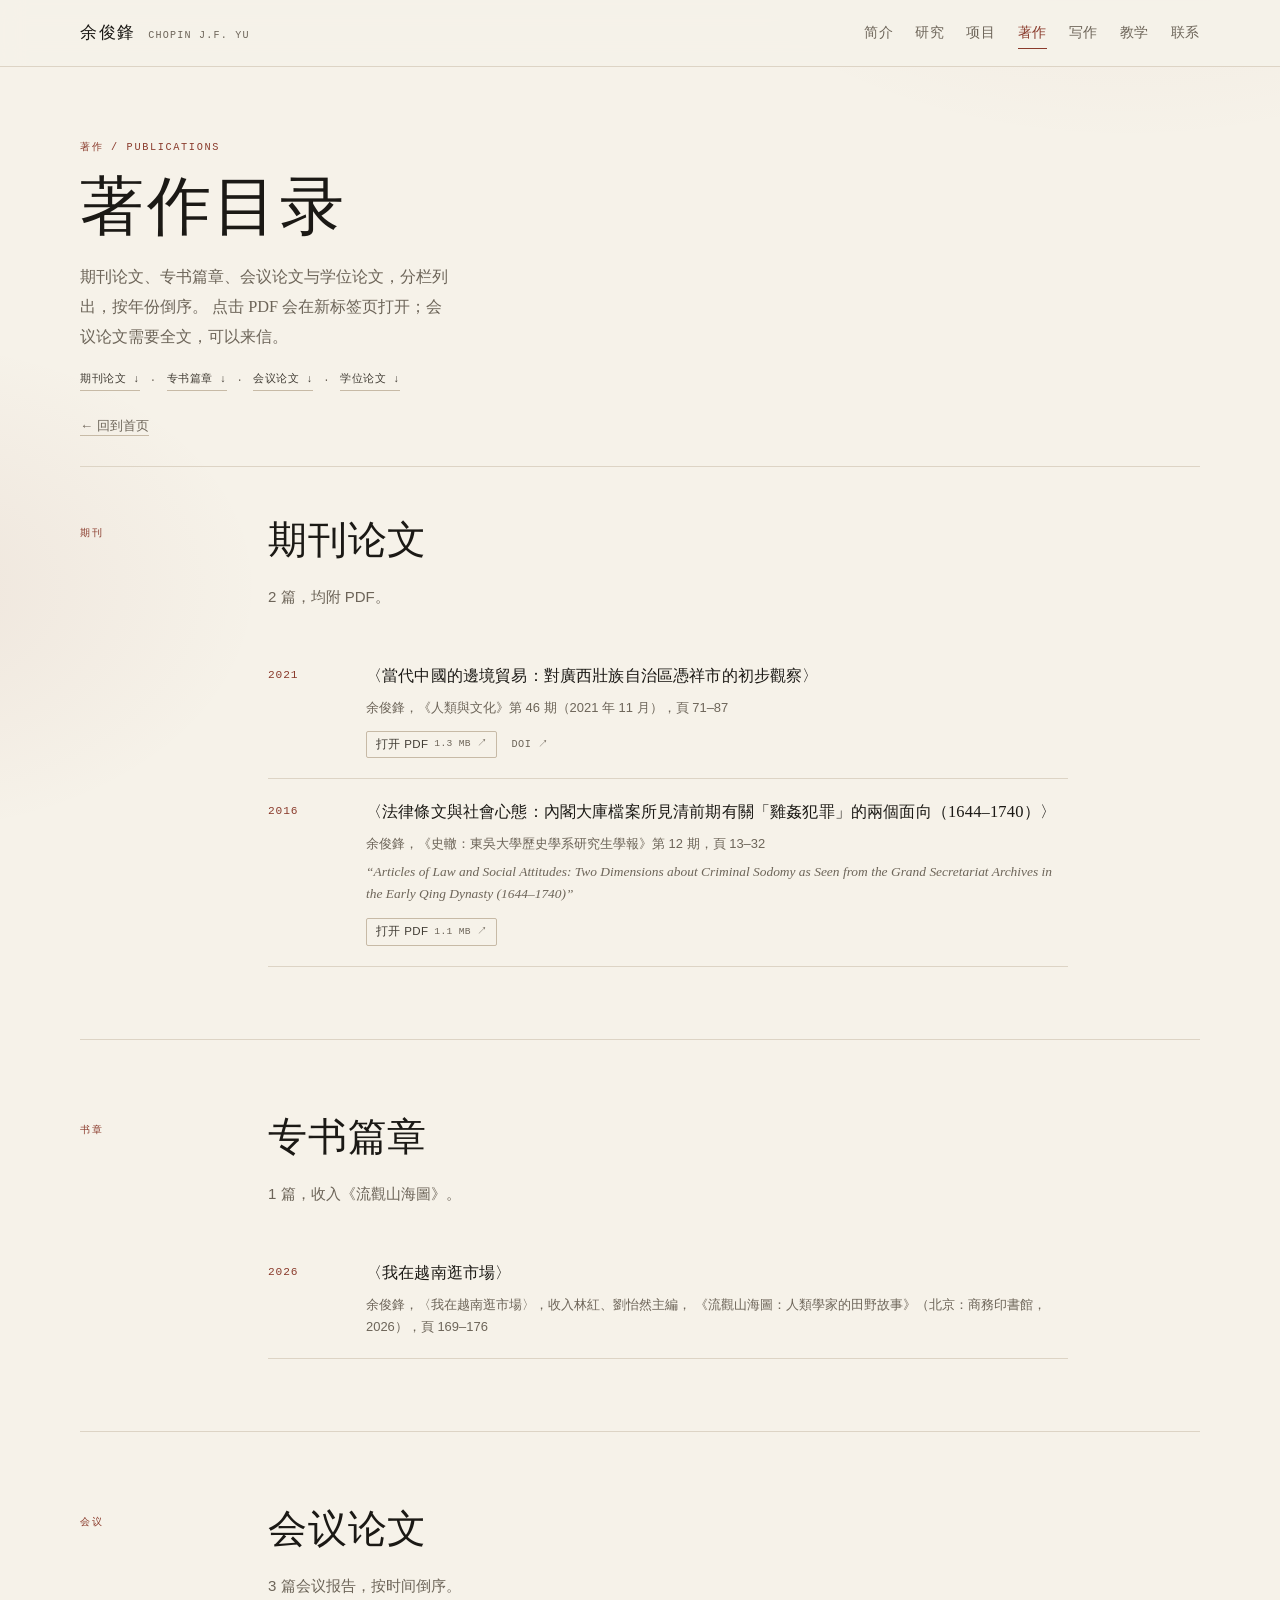
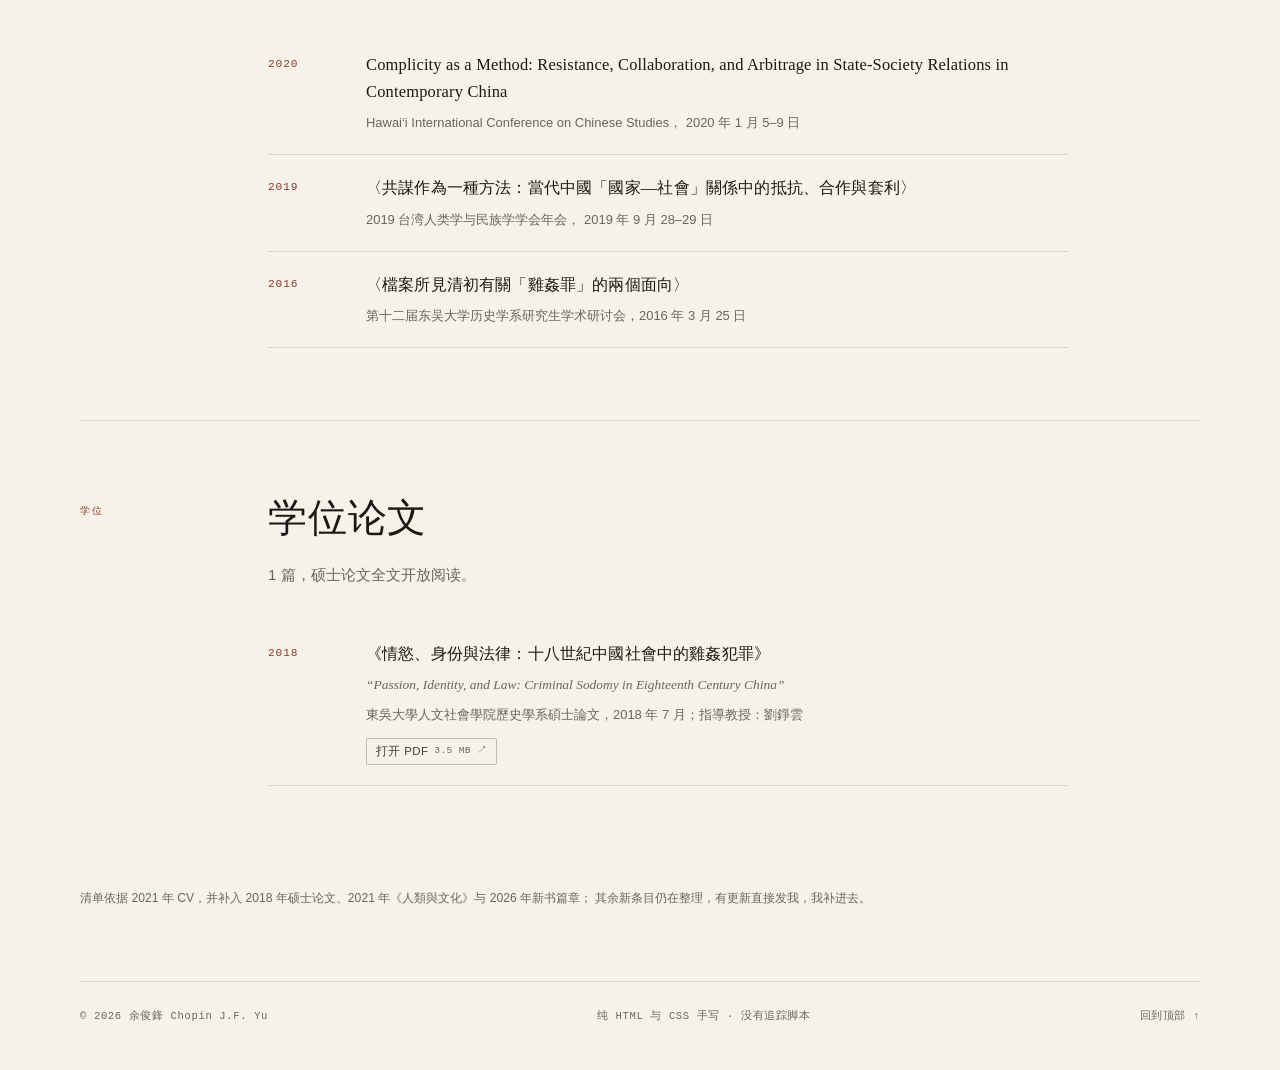
==== commit 0435d7c8: "Add working papers section with three manuscript drafts" ====
--- a/publications.html
+++ b/publications.html
@@ -26,6 +26,7 @@
           <li><a href="index.html#research">研究</a></li>
           <li><a href="index.html#projects">项目</a></li>
           <li><a href="publications.html" aria-current="page">著作</a></li>
+          <li><a href="index.html#writing">写作</a></li>
           <li><a href="index.html#teaching">教学</a></li>
           <li><a href="index.html#contact">联系</a></li>
         </ul>
--- a/style.css
+++ b/style.css
@@ -324,27 +324,58 @@
 
 .hero-figure {
   justify-self: end;
-  width: min(100%, 368px);
-  padding: 10px 10px 12px;
+  width: min(100%, 480px);
+  margin: 0;
+}
+
+.hero-stack {
+  display: grid;
+  grid-template-columns: 1fr 1fr;
+  align-items: start;
+  gap: 14px;
+}
+
+.hero-photo,
+.hero-card {
+  width: 100%;
+  padding: 8px;
   border: 1px solid var(--line);
   background: var(--surface);
   box-shadow: var(--shadow);
+}
+
+.hero-photo {
+  transform: rotate(-1.2deg);
+}
+
+.hero-card {
   transform: rotate(1.2deg);
 }
 
-.hero-figure img {
+.hero-photo img,
+.hero-card img {
+  display: block;
   width: 100%;
-  aspect-ratio: 4 / 5;
+  aspect-ratio: 4 / 7;
   object-fit: cover;
+}
+
+.hero-photo img {
   object-position: 45% center;
   background: var(--paper-soft);
 }
 
+.hero-card img {
+  object-fit: contain;
+  object-position: center center;
+  background: var(--paper);
+}
+
 .hero-figure figcaption {
   display: flex;
   justify-content: space-between;
   gap: 12px;
-  margin-top: 12px;
+  margin-top: 20px;
   padding-inline: 3px;
   font-family: var(--mono);
   font-size: 0.6rem;
@@ -575,23 +606,18 @@
 
 .project-figure {
   position: relative;
-  display: block;
+  display: flex;
+  align-items: center;
+  justify-content: center;
   overflow: hidden;
   border-right: 1px solid var(--line);
-  background: var(--paper-soft);
+  background: var(--paper);
 }
 
 .project-figure img {
   width: 100%;
-  height: 100%;
-  aspect-ratio: 4 / 3;
-  object-fit: cover;
-  object-position: center 30%;
-  transition: transform 0.5s ease;
-}
-
-.project-figure:hover img {
-  transform: scale(1.015);
+  height: auto;
+  object-fit: contain;
 }
 
 .project-body {
@@ -625,6 +651,14 @@
   color: var(--accent);
 }
 
+.project-sub {
+  margin-top: 5px;
+  font-family: var(--serif);
+  font-style: italic;
+  font-size: 0.98rem;
+  color: var(--muted);
+}
+
 .project-desc {
   margin-top: 12px;
   font-family: var(--serif);
@@ -633,21 +667,35 @@
   color: var(--ink-soft);
 }
 
-.project-meta {
-  display: flex;
-  flex-wrap: wrap;
-  gap: 4px 10px;
-  margin-top: 18px;
-  font-family: var(--mono);
-  font-size: 0.6rem;
-  letter-spacing: 0.04em;
-  color: var(--muted);
-}
-
-.project-meta li + li::before {
-  content: "·";
-  margin-right: 8px;
-  color: var(--line-strong);
+.project-stats {
+  display: grid;
+  grid-template-columns: repeat(4, minmax(0, 1fr));
+  gap: 12px;
+  margin-top: 20px;
+  padding-top: 16px;
+  border-top: 1px solid var(--line);
+}
+
+.project-stats li {
+  display: flex;
+  flex-direction: column;
+  gap: 3px;
+}
+
+.project-stats strong {
+  font-family: var(--serif);
+  font-size: 1.3rem;
+  font-weight: 500;
+  line-height: 1.1;
+  color: var(--ink);
+}
+
+.project-stats span {
+  font-family: var(--mono);
+  font-size: 0.55rem;
+  letter-spacing: 0.02em;
+  line-height: 1.4;
+  color: var(--muted);
 }
 
 .project-body .more-link {
@@ -844,6 +892,173 @@
   color: var(--muted);
 }
 
+/* ---------- 工作论文 ---------- */
+.wp-grid {
+  display: grid;
+  grid-template-columns: minmax(0, 1.45fr) minmax(0, 0.55fr);
+  align-items: start;
+  gap: clamp(28px, 5vw, 52px);
+}
+
+.wp-meta {
+  display: flex;
+  flex-wrap: wrap;
+  gap: 6px 16px;
+  font-family: var(--mono);
+  font-size: 0.62rem;
+  letter-spacing: 0.1em;
+  text-transform: uppercase;
+  color: var(--accent);
+}
+
+.wp-feature h3 {
+  margin-top: 12px;
+  font-family: var(--serif);
+  font-size: clamp(1.5rem, 2.7vw, 2rem);
+  font-weight: 500;
+  line-height: 1.4;
+  letter-spacing: 0.01em;
+}
+
+.wp-sub {
+  margin-top: 6px;
+  font-family: var(--serif);
+  font-size: 1rem;
+  line-height: 1.7;
+  color: var(--muted);
+}
+
+.wp-authors {
+  margin-top: 14px;
+  font-size: 0.8rem;
+  color: var(--ink-soft);
+}
+
+.wp-warning {
+  margin-top: 16px;
+  padding: 8px 12px;
+  border-left: 2px solid var(--accent);
+  background: color-mix(in srgb, var(--paper-soft) 70%, transparent);
+  font-size: 0.72rem;
+  line-height: 1.7;
+  color: var(--muted);
+}
+
+.wp-abstract {
+  margin-top: 16px;
+  font-family: var(--serif);
+  font-size: 0.95rem;
+  line-height: 1.9;
+  color: var(--ink-soft);
+}
+
+.wp-abstract p + p {
+  margin-top: 0.8em;
+}
+
+.wp-keywords {
+  margin-top: 14px;
+  font-size: 0.76rem;
+  line-height: 1.7;
+  color: var(--muted);
+}
+
+.wp-links {
+  display: flex;
+  flex-wrap: wrap;
+  align-items: center;
+  gap: 12px 18px;
+  margin-top: 20px;
+}
+
+.wp-links .more-link {
+  margin-top: 0;
+}
+
+.wp-note {
+  margin-top: 20px;
+  padding-top: 14px;
+  border-top: 1px solid var(--line);
+  font-size: 0.72rem;
+  line-height: 1.7;
+  color: var(--muted);
+}
+
+.wp-note + .wp-note {
+  margin-top: 6px;
+  padding-top: 0;
+  border-top: 0;
+}
+
+.wp-versions {
+  padding-top: 16px;
+  border-top: 1px solid var(--line-strong);
+}
+
+.wp-versions h4 {
+  font-family: var(--mono);
+  font-size: 0.62rem;
+  font-weight: 500;
+  letter-spacing: 0.14em;
+  text-transform: uppercase;
+  color: var(--muted);
+}
+
+.wp-versions ol {
+  margin-top: 10px;
+}
+
+.wp-versions li {
+  padding: 14px 0;
+  border-top: 1px solid var(--line);
+}
+
+.wp-versions li:first-child {
+  padding-top: 0;
+  border-top: 0;
+}
+
+.wp-version-head {
+  display: flex;
+  align-items: baseline;
+  justify-content: space-between;
+  gap: 10px;
+}
+
+.wp-version-head a {
+  font-family: var(--serif);
+  font-size: 1rem;
+  text-decoration: none;
+}
+
+.wp-version-head a:hover {
+  color: var(--accent);
+}
+
+.wp-version-head span {
+  font-family: var(--mono);
+  font-size: 0.58rem;
+  color: var(--muted);
+}
+
+.wp-versions li p {
+  margin-top: 5px;
+  font-size: 0.74rem;
+  line-height: 1.65;
+  color: var(--muted);
+}
+
+.wp-versions .pub-link {
+  margin-top: 10px;
+}
+
+.wp-versions-note {
+  margin-top: 16px;
+  font-size: 0.7rem;
+  line-height: 1.7;
+  color: var(--muted);
+}
+
 /* ---------- 教学 ---------- */
 .timeline li {
   display: grid;
@@ -1059,7 +1274,7 @@
 
   .hero-figure {
     justify-self: start;
-    width: 280px;
+    width: 420px;
   }
 
   .about-grid {
@@ -1067,6 +1282,11 @@
     gap: 36px;
   }
 
+  .wp-grid {
+    grid-template-columns: minmax(0, 1fr);
+    gap: 36px;
+  }
+
   .section {
     grid-template-columns: minmax(0, 1fr);
     gap: 14px;
@@ -1084,10 +1304,6 @@
   .project-figure {
     border-right: 0;
     border-bottom: 1px solid var(--line);
-  }
-
-  .project-figure img {
-    aspect-ratio: 16 / 10;
   }
 }
 
@@ -1112,7 +1328,7 @@
   }
 
   .site-nav ul {
-    gap: 2px 18px;
+    gap: 2px 14px;
   }
 
   .site-nav a {
@@ -1136,7 +1352,33 @@
   }
 
   .hero-figure {
-    width: 240px;
+    width: 100%;
+  }
+
+  .hero-stack {
+    gap: 10px;
+  }
+
+  .hero-photo,
+  .hero-card {
+    padding: 6px;
+  }
+
+  .hero-photo {
+    transform: rotate(-1deg);
+  }
+
+  .hero-card {
+    transform: rotate(1deg);
+  }
+
+  .hero-figure figcaption {
+    margin-top: 18px;
+  }
+
+  .project-stats {
+    grid-template-columns: repeat(2, minmax(0, 1fr));
+    gap: 14px 18px;
   }
 
   .pub {
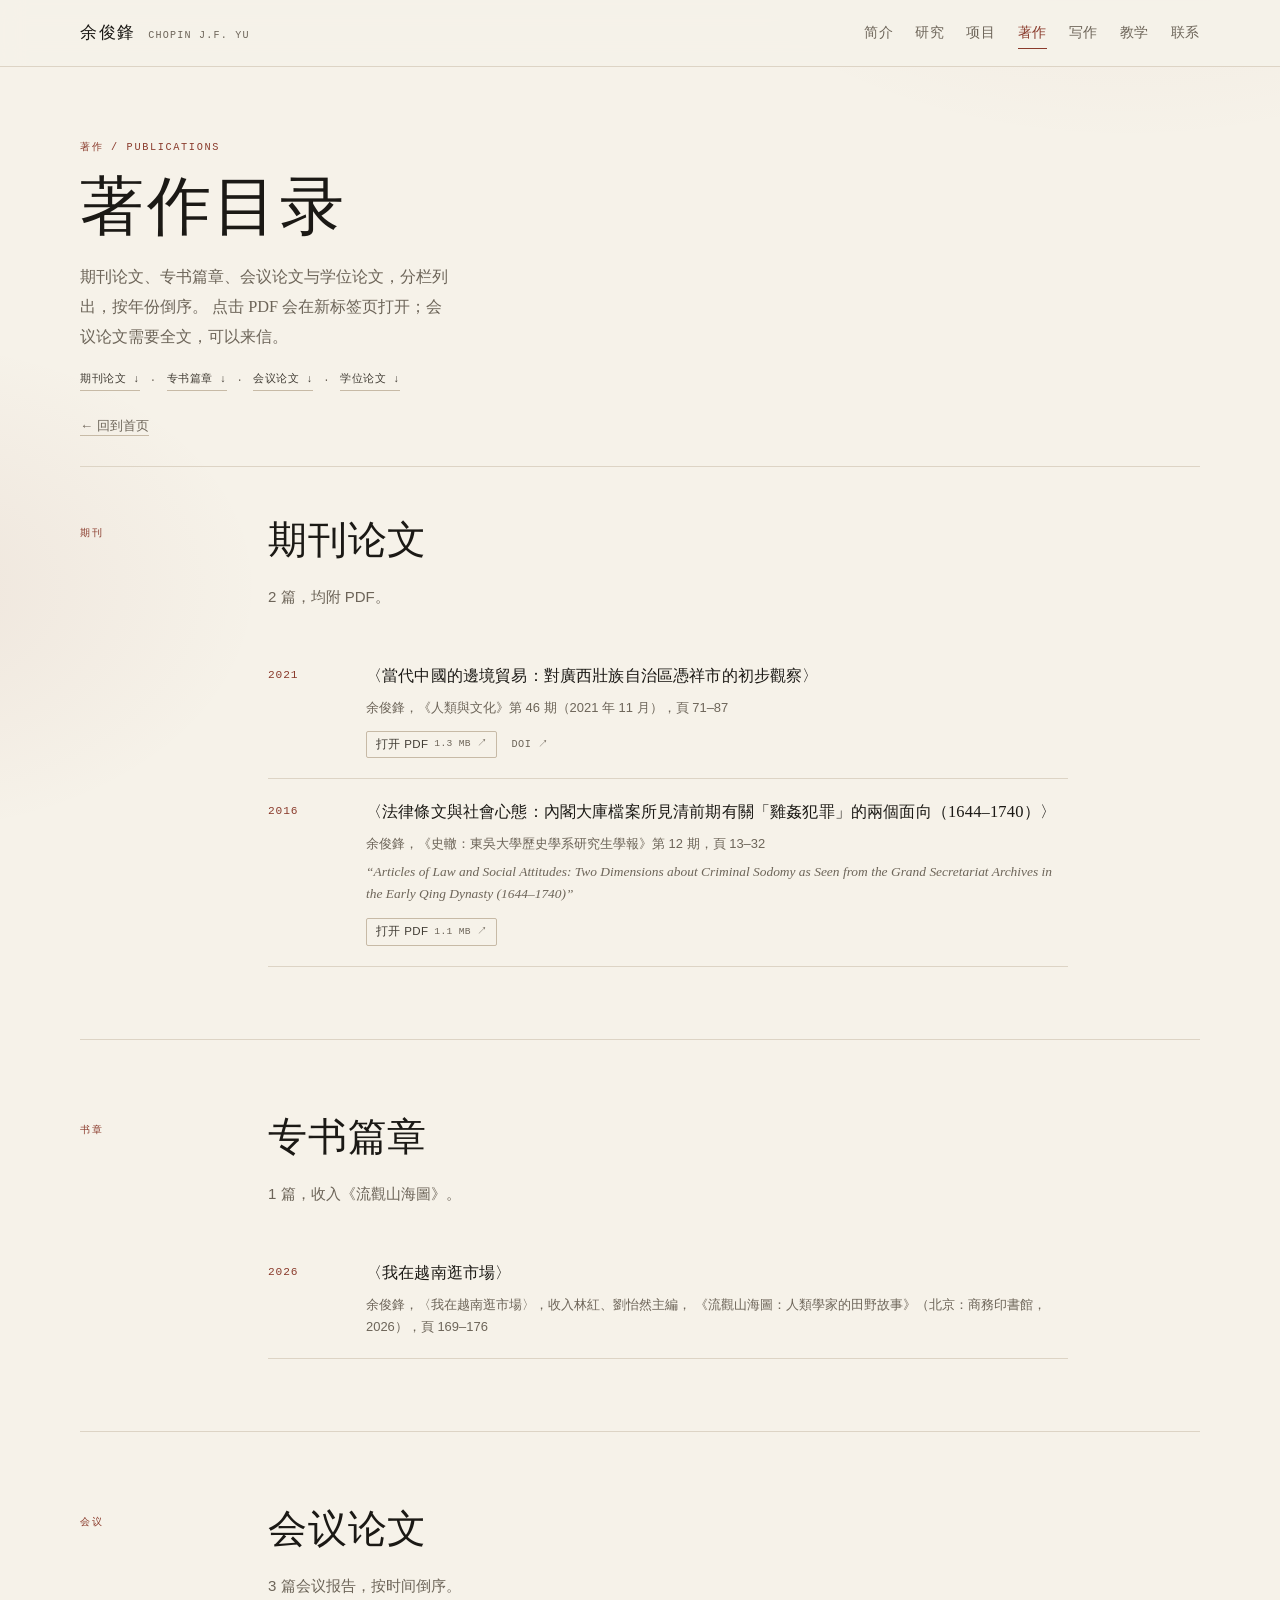
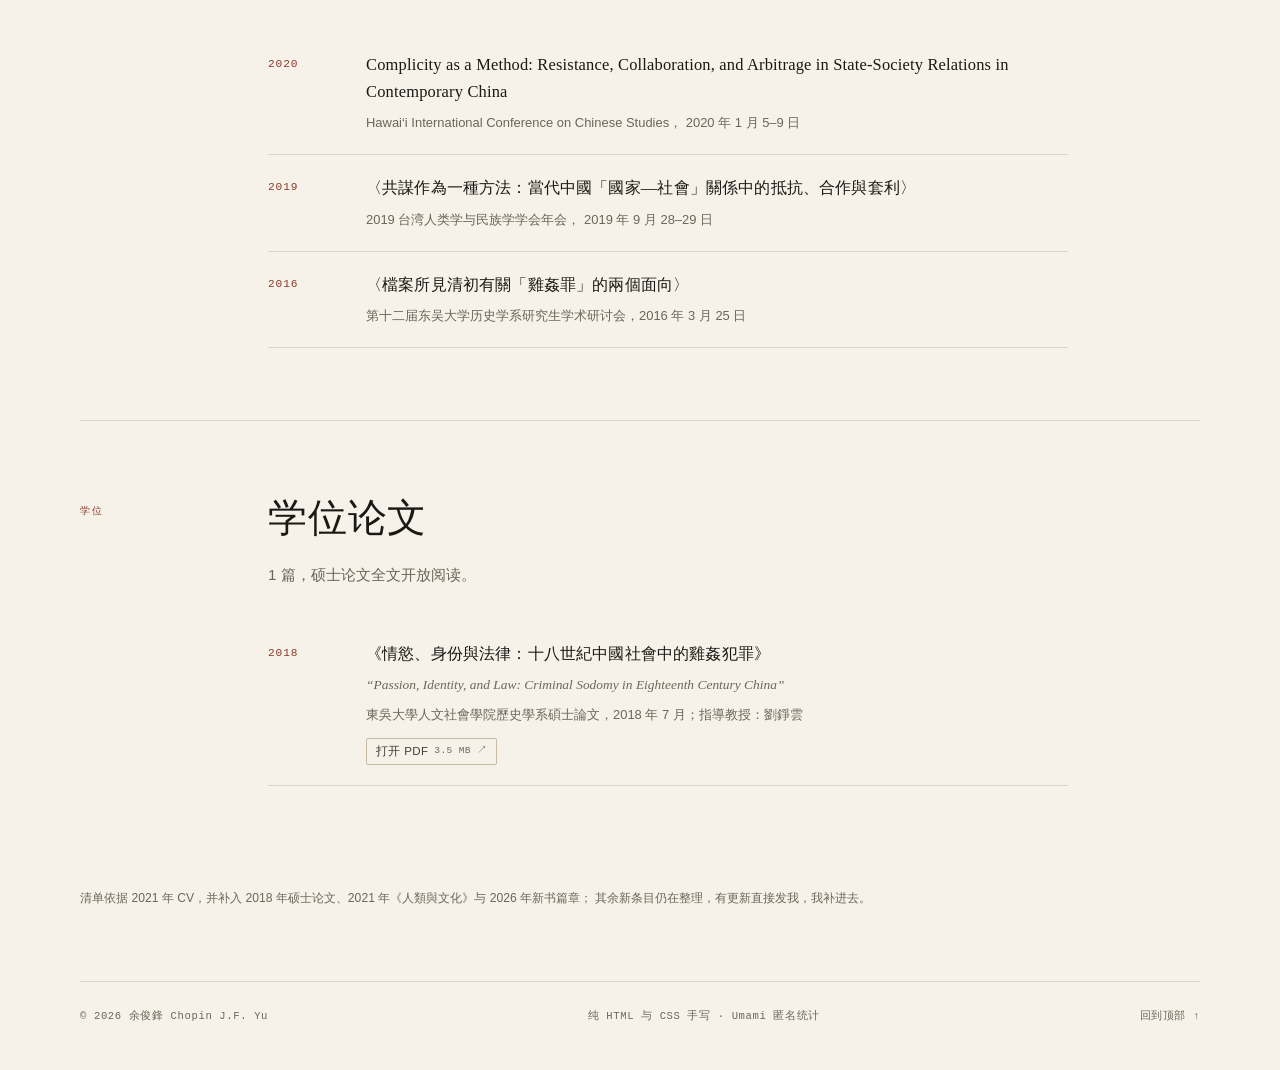
==== commit 02268a4b: "Add Umami analytics and privacy page" ====
--- a/publications.html
+++ b/publications.html
@@ -10,6 +10,9 @@
   <meta name="theme-color" content="#141310" media="(prefers-color-scheme: dark)">
   <link rel="icon" href="assets/favicon.svg" type="image/svg+xml">
   <link rel="stylesheet" href="style.css">
+  <script defer src="https://cloud.umami.is/script.js"
+          data-website-id="2820effc-c31c-419f-8bb3-d35ab8f8e198"
+          data-domains="manongchopin.github.io"></script>
 </head>
 <body id="top">
   <a class="skip-link" href="#main">跳到主要内容</a>
@@ -210,7 +213,7 @@
 
   <footer class="site-footer wrap">
     <p>© 2026 余俊鋒 Chopin J.F. Yu</p>
-    <p>纯 HTML 与 CSS 手写 · 没有追踪脚本</p>
+    <p>纯 HTML 与 CSS 手写 · <a href="privacy.html">Umami 匿名统计</a></p>
     <a href="#top">回到顶部 ↑</a>
   </footer>
 </body>
--- a/style.css
+++ b/style.css
@@ -892,6 +892,23 @@
   color: var(--muted);
 }
 
+/* ---------- 写作 ---------- */
+.writing-subhead {
+  padding-bottom: 10px;
+  margin-bottom: 20px;
+  border-bottom: 1px solid var(--line-strong);
+  font-family: var(--mono);
+  font-size: 0.63rem;
+  font-weight: 500;
+  letter-spacing: 0.14em;
+  text-transform: uppercase;
+  color: var(--muted);
+}
+
+.wp-grid + .writing-subhead {
+  margin-top: 52px;
+}
+
 /* ---------- 工作论文 ---------- */
 .wp-grid {
   display: grid;
@@ -1059,6 +1076,66 @@
   color: var(--muted);
 }
 
+/* ---------- 小说 ---------- */
+.fiction {
+  display: grid;
+  grid-template-columns: minmax(0, 0.8fr) minmax(0, 1.2fr);
+  gap: clamp(24px, 4vw, 48px);
+  padding-top: 4px;
+}
+
+.fiction-head h3 {
+  margin-top: 12px;
+  font-family: var(--serif);
+  font-size: clamp(1.8rem, 3.2vw, 2.4rem);
+  font-weight: 500;
+  line-height: 1.3;
+  letter-spacing: 0.02em;
+}
+
+.fiction-author {
+  margin-top: 4px;
+  font-family: var(--serif);
+  font-size: 1rem;
+  color: var(--ink-soft);
+}
+
+.fiction-status {
+  margin-top: 8px;
+  font-family: var(--mono);
+  font-size: 0.62rem;
+  letter-spacing: 0.08em;
+  color: var(--accent);
+}
+
+.fiction-body {
+  max-width: 56ch;
+}
+
+.fiction-quote {
+  margin: 0 0 16px;
+  padding-left: 18px;
+  border-left: 2px solid var(--line-strong);
+  font-family: var(--serif);
+  font-size: 1.02rem;
+  line-height: 1.9;
+  color: var(--ink-soft);
+}
+
+.fiction-desc {
+  font-size: 0.92rem;
+  line-height: 1.8;
+  color: var(--muted);
+}
+
+.fiction .wp-links {
+  margin-top: 18px;
+}
+
+.fiction .wp-note {
+  margin-top: 18px;
+}
+
 /* ---------- 教学 ---------- */
 .timeline li {
   display: grid;
@@ -1240,6 +1317,41 @@
   color: var(--muted);
 }
 
+/* ---------- 隐私页 ---------- */
+.privacy-body h2 {
+  margin-top: 32px;
+  margin-bottom: 8px;
+  font-size: clamp(1.3rem, 2.2vw, 1.6rem);
+}
+
+.privacy-body h2:first-child {
+  margin-top: 0;
+}
+
+.privacy-list {
+  margin-top: 8px;
+}
+
+.privacy-list li {
+  position: relative;
+  padding-left: 1.1em;
+  font-family: var(--serif);
+  font-size: 0.98rem;
+  line-height: 1.85;
+  color: var(--ink-soft);
+}
+
+.privacy-list li + li {
+  margin-top: 6px;
+}
+
+.privacy-list li::before {
+  content: "—";
+  position: absolute;
+  left: 0;
+  color: var(--muted);
+}
+
 /* ---------- 页脚 ---------- */
 .site-footer {
   display: flex;
@@ -1285,6 +1397,11 @@
   .wp-grid {
     grid-template-columns: minmax(0, 1fr);
     gap: 36px;
+  }
+
+  .fiction {
+    grid-template-columns: minmax(0, 1fr);
+    gap: 20px;
   }
 
   .section {
